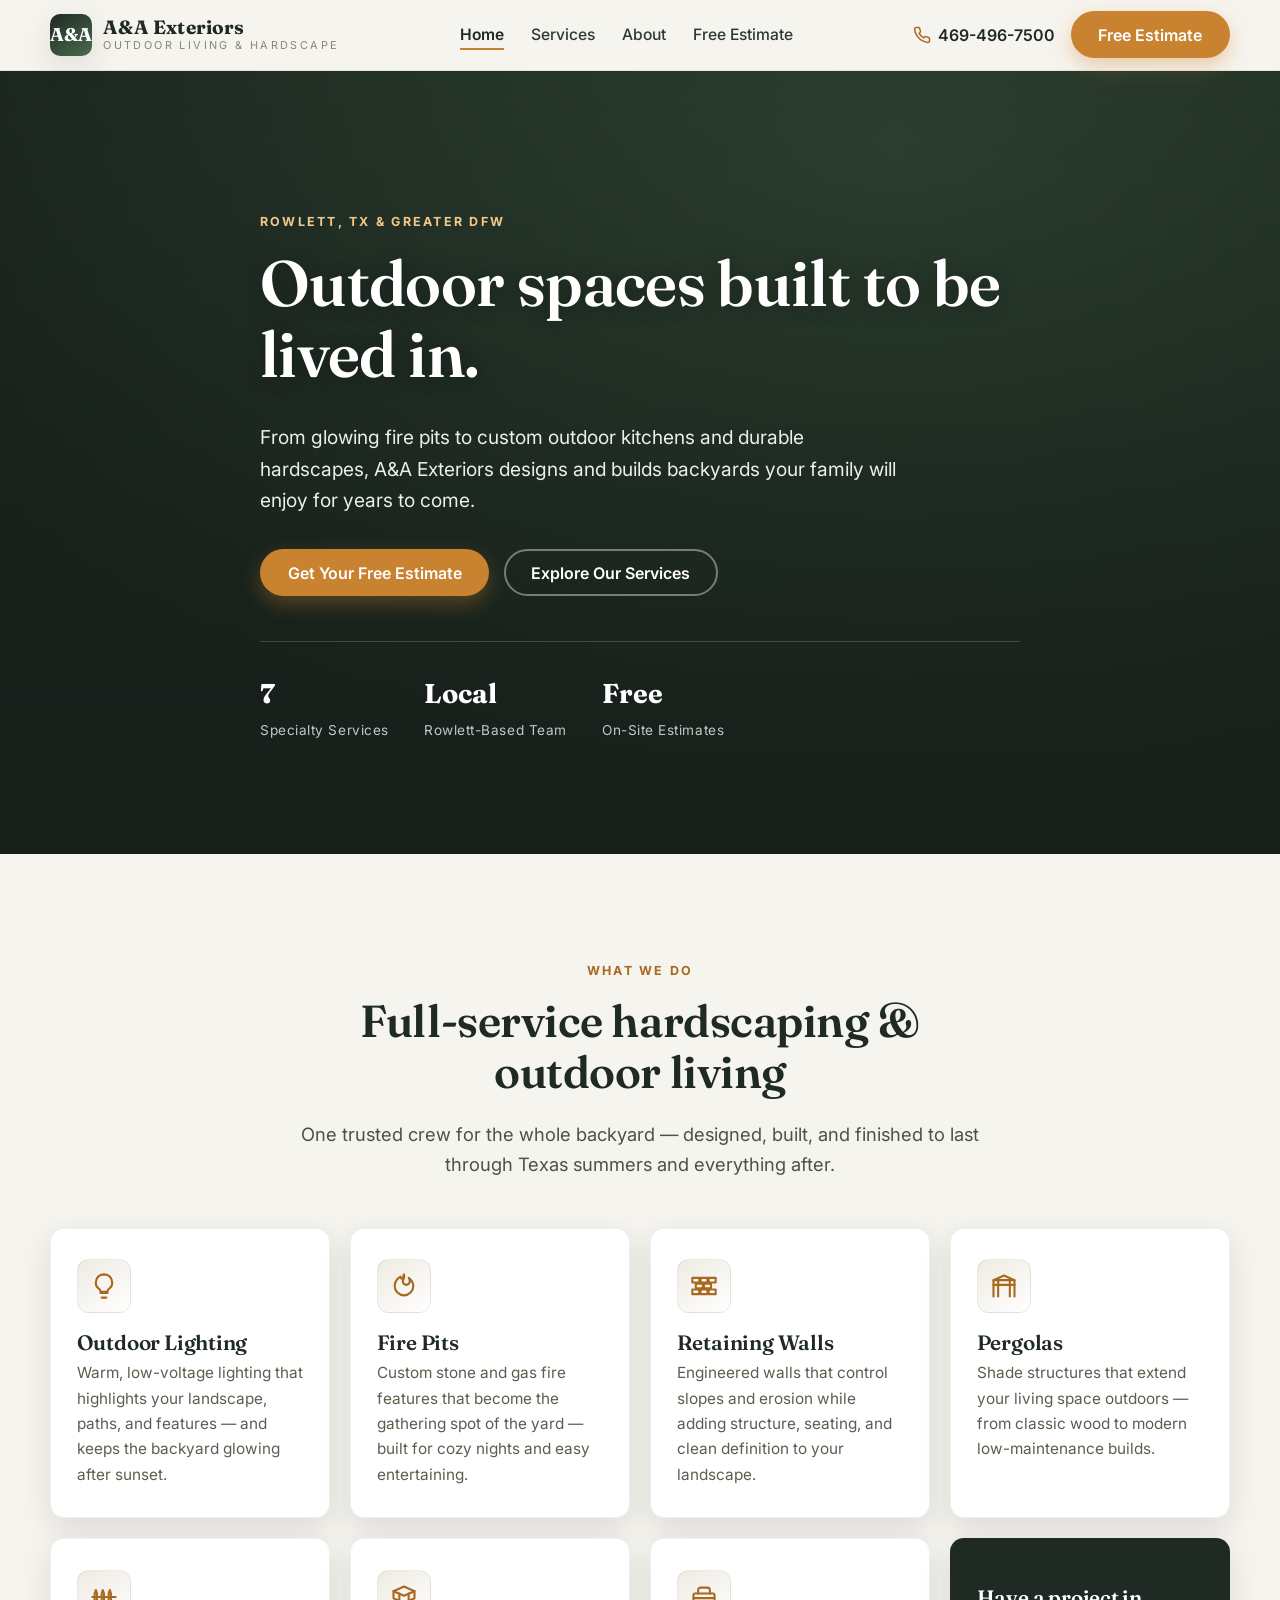
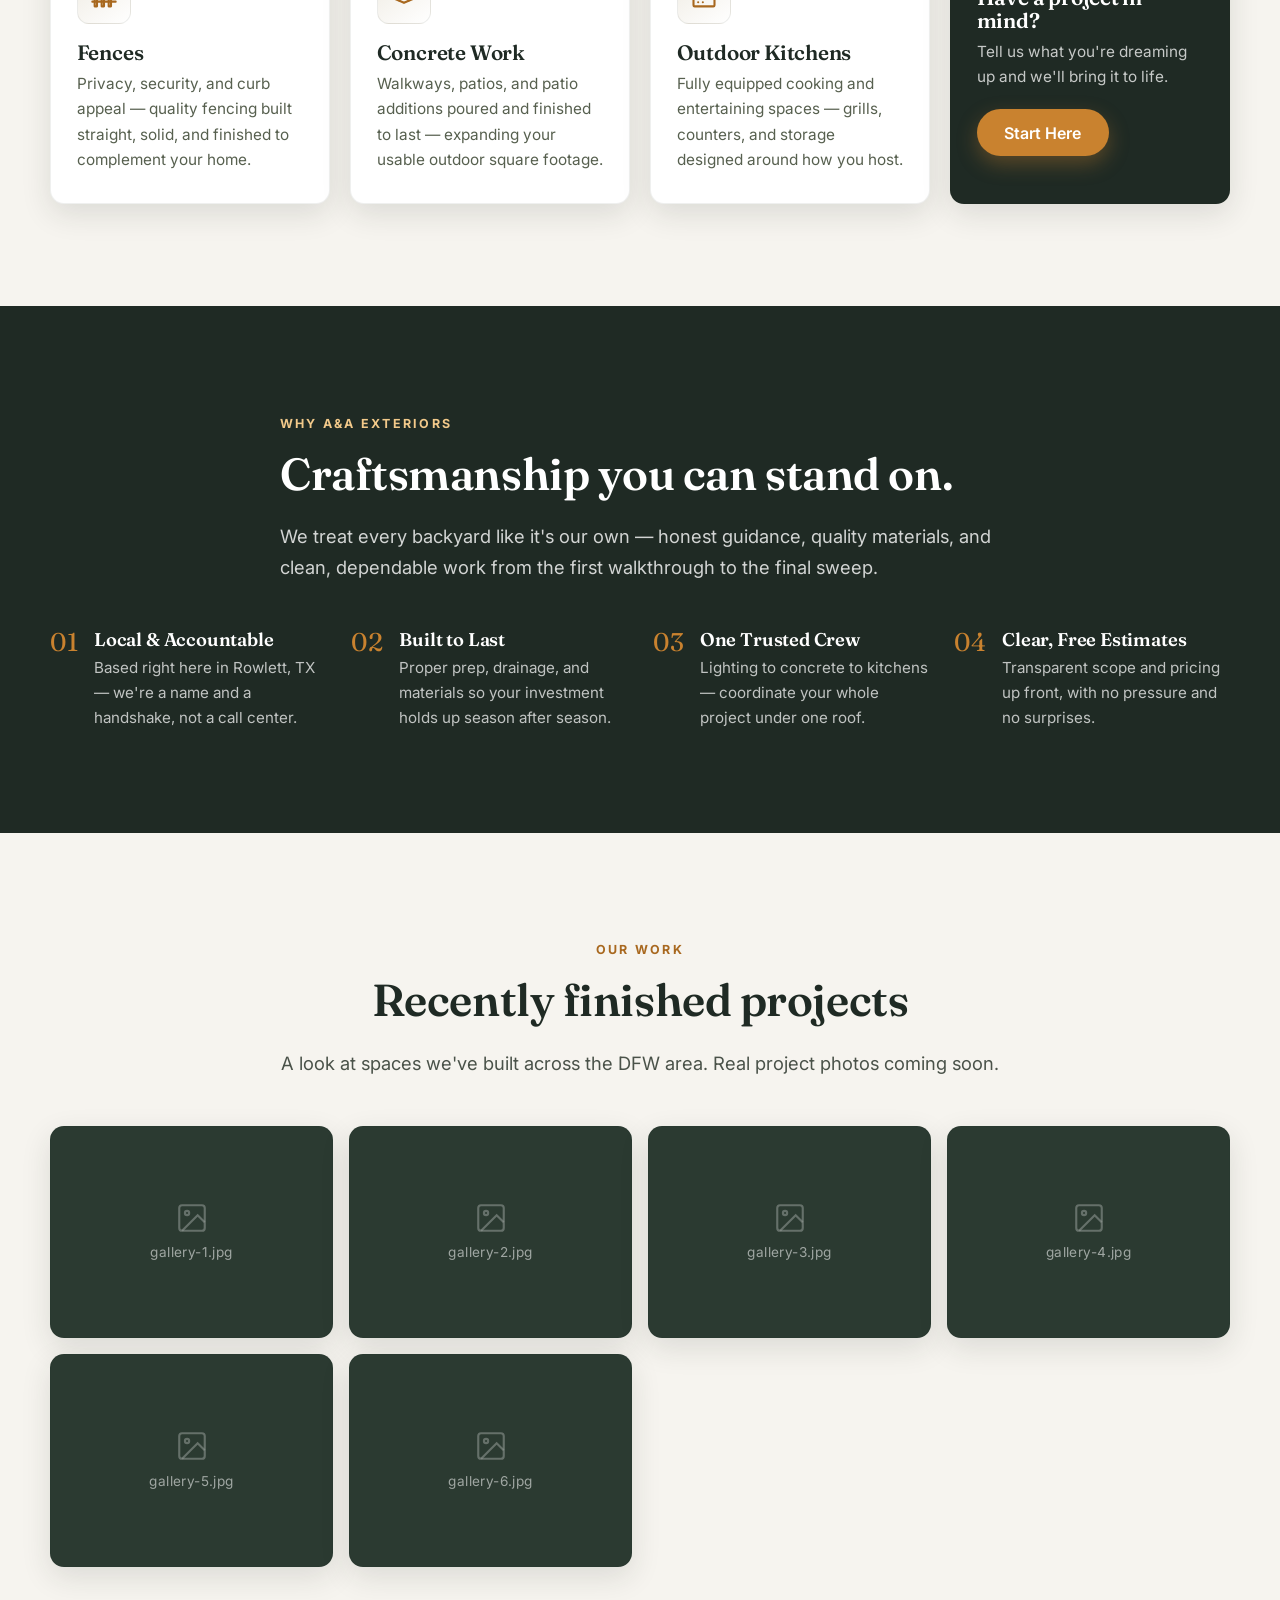
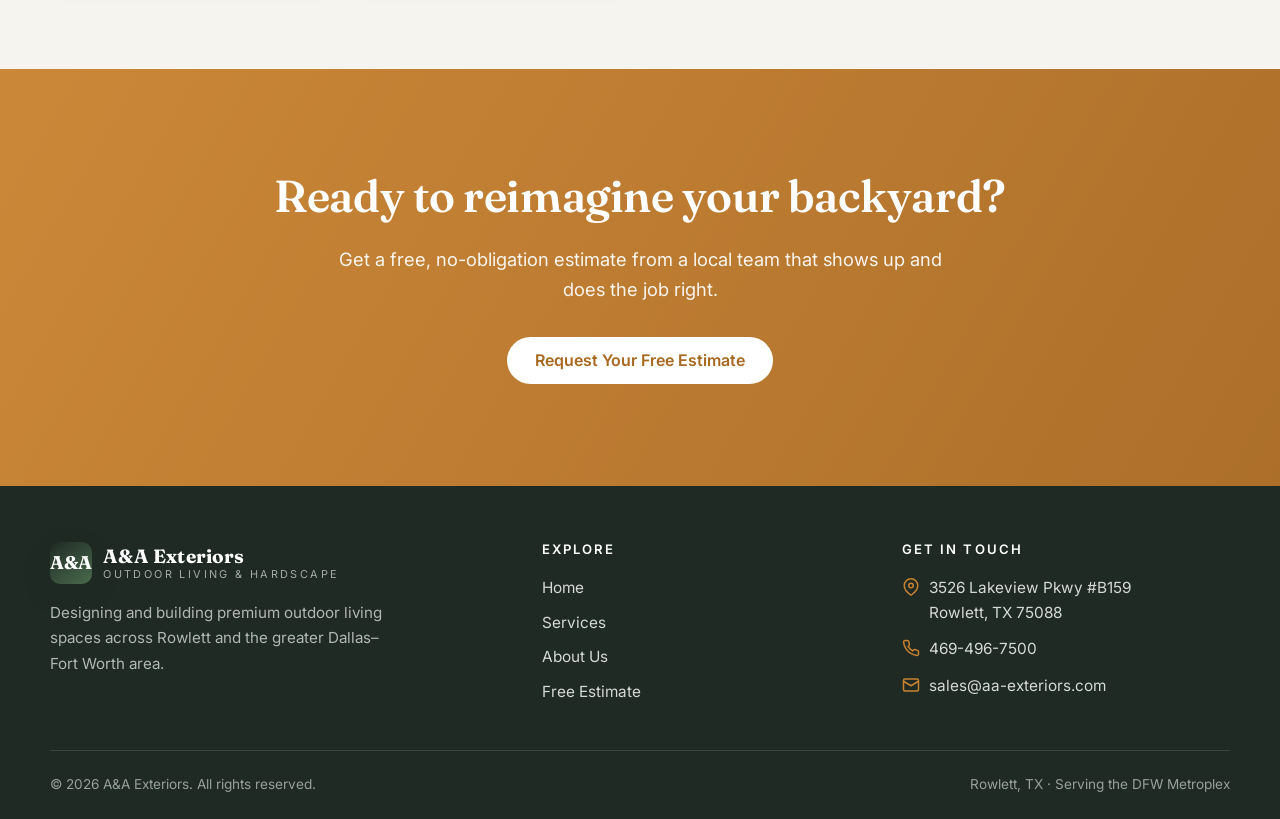
==== index.html @ 116ae3ad "Build A&A Exteriors website: home, services, about, and free-estimate pages Clean, responsive static" ====
<!DOCTYPE html>
<html lang="en">
<head>
  <meta charset="UTF-8" />
  <meta name="viewport" content="width=device-width, initial-scale=1.0" />
  <title>A&amp;A Exteriors | Hardscaping &amp; Outdoor Living in Rowlett, TX</title>
  <meta name="description" content="A&amp;A Exteriors builds premium outdoor living spaces in Rowlett, TX and the DFW area — outdoor lighting, fire pits, retaining walls, pergolas, fences, concrete work, and outdoor kitchens. Request a free estimate today." />
  <meta name="theme-color" content="#1f2a24" />
  <link rel="preconnect" href="https://fonts.googleapis.com" />
  <link rel="preconnect" href="https://fonts.gstatic.com" crossorigin />
  <link href="https://fonts.googleapis.com/css2?family=Fraunces:opsz,wght@9..144,500;9..144,600;9..144,700&family=Inter:wght@400;500;600;700&display=swap" rel="stylesheet" />
  <link rel="icon" type="image/svg+xml" href="favicon.svg" />
  <link rel="stylesheet" href="css/styles.css" />
</head>
<body>

  <!-- ===================== HEADER ===================== -->
  <header class="site-header">
    <div class="container nav">
      <a class="brand" href="index.html" aria-label="A&amp;A Exteriors home">
        <span class="brand__mark">A&amp;A</span>
        <span class="brand__name"><b>A&amp;A Exteriors</b><span>Outdoor Living &amp; Hardscape</span></span>
      </a>
      <button class="nav__toggle" aria-label="Toggle menu" aria-controls="navLinks" aria-expanded="false">
        <svg viewBox="0 0 24 24" fill="none" stroke="currentColor" stroke-width="2" stroke-linecap="round"><line x1="3" y1="6" x2="21" y2="6"/><line x1="3" y1="12" x2="21" y2="12"/><line x1="3" y1="18" x2="21" y2="18"/></svg>
      </button>
      <ul class="nav__links" id="navLinks">
        <li><a href="index.html">Home</a></li>
        <li><a href="services.html">Services</a></li>
        <li><a href="about.html">About</a></li>
        <li><a href="estimate.html">Free Estimate</a></li>
      </ul>
      <div class="nav__cta">
        <a class="nav__phone" href="tel:+14694967500">
          <svg width="18" height="18" viewBox="0 0 24 24" fill="none" stroke="currentColor" stroke-width="2" stroke-linecap="round" stroke-linejoin="round"><path d="M22 16.92v3a2 2 0 0 1-2.18 2 19.79 19.79 0 0 1-8.63-3.07 19.5 19.5 0 0 1-6-6 19.79 19.79 0 0 1-3.07-8.67A2 2 0 0 1 4.11 2h3a2 2 0 0 1 2 1.72c.13.96.36 1.9.7 2.81a2 2 0 0 1-.45 2.11L8.09 9.91a16 16 0 0 0 6 6l1.27-1.27a2 2 0 0 1 2.11-.45c.9.34 1.85.57 2.81.7A2 2 0 0 1 22 16.92z"/></svg>
          469-496-7500
        </a>
        <a class="btn btn--primary" href="estimate.html">Free Estimate</a>
      </div>
    </div>
  </header>

  <!-- ===================== HERO ===================== -->
  <section class="hero">
    <div class="container hero__inner">
      <span class="eyebrow">Rowlett, TX &amp; Greater DFW</span>
      <h1>Outdoor spaces built to be lived in.</h1>
      <p>From glowing fire pits to custom outdoor kitchens and durable hardscapes, A&amp;A Exteriors designs and builds backyards your family will enjoy for years to come.</p>
      <div class="hero__actions">
        <a class="btn btn--primary" href="estimate.html">Get Your Free Estimate</a>
        <a class="btn btn--onDark" href="services.html">Explore Our Services</a>
      </div>
      <div class="hero__trust">
        <div><b>7</b><span>Specialty Services</span></div>
        <div><b>Local</b><span>Rowlett-Based Team</span></div>
        <div><b>Free</b><span>On-Site Estimates</span></div>
      </div>
    </div>
  </section>

  <!-- ===================== SERVICES ===================== -->
  <section class="section" id="services">
    <div class="container">
      <div class="section-head center reveal">
        <span class="eyebrow">What We Do</span>
        <h2>Full-service hardscaping &amp; outdoor living</h2>
        <p class="lead" style="margin-inline:auto;">One trusted crew for the whole backyard — designed, built, and finished to last through Texas summers and everything after.</p>
      </div>

      <div class="services-grid">
        <!-- Outdoor Lighting -->
        <article class="service-card reveal">
          <div class="service-card__icon">
            <svg viewBox="0 0 24 24" fill="none" stroke="currentColor" stroke-width="1.8" stroke-linecap="round" stroke-linejoin="round"><path d="M9 18h6"/><path d="M10 22h4"/><path d="M12 2a7 7 0 0 0-4 12.7c.6.5 1 1.3 1 2.1V17h6v-.2c0-.8.4-1.6 1-2.1A7 7 0 0 0 12 2z"/></svg>
          </div>
          <h3>Outdoor Lighting</h3>
          <p>Warm, low-voltage lighting that highlights your landscape, paths, and features — and keeps the backyard glowing after sunset.</p>
        </article>

        <!-- Fire Pits -->
        <article class="service-card reveal">
          <div class="service-card__icon">
            <svg viewBox="0 0 24 24" fill="none" stroke="currentColor" stroke-width="1.8" stroke-linecap="round" stroke-linejoin="round"><path d="M12 2c1 3-1 4-1 6a3 3 0 0 0 6 0c0-1-.3-2-1-3 2 1.5 4 4 4 7a8 8 0 0 1-16 0c0-3.5 2.5-6.5 5-8 0 1.5 1 2 2 2 .5-2 .3-3 1-4z"/></svg>
          </div>
          <h3>Fire Pits</h3>
          <p>Custom stone and gas fire features that become the gathering spot of the yard — built for cozy nights and easy entertaining.</p>
        </article>

        <!-- Retaining Walls -->
        <article class="service-card reveal">
          <div class="service-card__icon">
            <svg viewBox="0 0 24 24" fill="none" stroke="currentColor" stroke-width="1.8" stroke-linecap="round" stroke-linejoin="round"><rect x="2" y="5" width="6" height="4"/><rect x="9" y="5" width="6" height="4"/><rect x="16" y="5" width="6" height="4"/><rect x="5" y="10" width="6" height="4"/><rect x="12" y="10" width="6" height="4"/><rect x="2" y="15" width="6" height="4"/><rect x="9" y="15" width="6" height="4"/><rect x="16" y="15" width="6" height="4"/></svg>
          </div>
          <h3>Retaining Walls</h3>
          <p>Engineered walls that control slopes and erosion while adding structure, seating, and clean definition to your landscape.</p>
        </article>

        <!-- Pergolas -->
        <article class="service-card reveal">
          <div class="service-card__icon">
            <svg viewBox="0 0 24 24" fill="none" stroke="currentColor" stroke-width="1.8" stroke-linecap="round" stroke-linejoin="round"><path d="M3 21V7l9-4 9 4v14"/><path d="M3 7h18"/><path d="M7 7v14"/><path d="M17 7v14"/><path d="M3 11h18"/></svg>
          </div>
          <h3>Pergolas</h3>
          <p>Shade structures that extend your living space outdoors — from classic wood to modern low-maintenance builds.</p>
        </article>

        <!-- Fences -->
        <article class="service-card reveal">
          <div class="service-card__icon">
            <svg viewBox="0 0 24 24" fill="none" stroke="currentColor" stroke-width="1.8" stroke-linecap="round" stroke-linejoin="round"><path d="M4 9l1-3 1 3v11H4zM10 9l1-3 1 3v11h-2zM16 9l1-3 1 3v11h-2z"/><path d="M2 12h20"/><path d="M2 16h20"/></svg>
          </div>
          <h3>Fences</h3>
          <p>Privacy, security, and curb appeal — quality fencing built straight, solid, and finished to complement your home.</p>
        </article>

        <!-- Concrete Work -->
        <article class="service-card reveal">
          <div class="service-card__icon">
            <svg viewBox="0 0 24 24" fill="none" stroke="currentColor" stroke-width="1.8" stroke-linecap="round" stroke-linejoin="round"><path d="M3 7l9-4 9 4-9 4-9-4z"/><path d="M3 7v6l9 4 9-4V7"/><path d="M8 9v6"/><path d="M16 9v6"/></svg>
          </div>
          <h3>Concrete Work</h3>
          <p>Walkways, patios, and patio additions poured and finished to last — expanding your usable outdoor square footage.</p>
        </article>

        <!-- Outdoor Kitchens -->
        <article class="service-card reveal">
          <div class="service-card__icon">
            <svg viewBox="0 0 24 24" fill="none" stroke="currentColor" stroke-width="1.8" stroke-linecap="round" stroke-linejoin="round"><rect x="3" y="9" width="18" height="11" rx="1"/><path d="M3 13h18"/><path d="M7 9V6a2 2 0 0 1 2-2h6a2 2 0 0 1 2 2v3"/><path d="M7 16.5h.01M11 16.5h.01"/></svg>
          </div>
          <h3>Outdoor Kitchens</h3>
          <p>Fully equipped cooking and entertaining spaces — grills, counters, and storage designed around how you host.</p>
        </article>

        <!-- CTA card -->
        <article class="service-card reveal" style="background:var(--forest);display:flex;flex-direction:column;justify-content:center;">
          <h3 style="color:#fff;">Have a project in mind?</h3>
          <p style="color:rgba(255,255,255,.75);margin-bottom:1.2rem;">Tell us what you're dreaming up and we'll bring it to life.</p>
          <a class="btn btn--primary" href="estimate.html" style="align-self:flex-start;">Start Here</a>
        </article>
      </div>
    </div>
  </section>

  <!-- ===================== WHY US ===================== -->
  <section class="section features">
    <div class="container">
      <div class="section-head reveal">
        <span class="eyebrow">Why A&amp;A Exteriors</span>
        <h2>Craftsmanship you can stand on.</h2>
        <p class="lead">We treat every backyard like it's our own — honest guidance, quality materials, and clean, dependable work from the first walkthrough to the final sweep.</p>
      </div>
      <div class="feature-grid">
        <div class="feature reveal"><span class="feature__num">01</span><div><h3>Local &amp; Accountable</h3><p>Based right here in Rowlett, TX — we're a name and a handshake, not a call center.</p></div></div>
        <div class="feature reveal"><span class="feature__num">02</span><div><h3>Built to Last</h3><p>Proper prep, drainage, and materials so your investment holds up season after season.</p></div></div>
        <div class="feature reveal"><span class="feature__num">03</span><div><h3>One Trusted Crew</h3><p>Lighting to concrete to kitchens — coordinate your whole project under one roof.</p></div></div>
        <div class="feature reveal"><span class="feature__num">04</span><div><h3>Clear, Free Estimates</h3><p>Transparent scope and pricing up front, with no pressure and no surprises.</p></div></div>
      </div>
    </div>
  </section>

  <!-- ===================== GALLERY ===================== -->
  <section class="section" id="gallery">
    <div class="container">
      <div class="section-head center reveal">
        <span class="eyebrow">Our Work</span>
        <h2>Recently finished projects</h2>
        <p class="lead" style="margin-inline:auto;">A look at spaces we've built across the DFW area. Real project photos coming soon.</p>
      </div>
      <div class="gallery">
        <!-- Drop real photos in /images with these names to replace placeholders -->
        <div class="gallery-item" data-label="Outdoor Kitchen" style="background-image:url('images/gallery-1.jpg')"><span class="placeholder-tag"><svg viewBox="0 0 24 24" fill="none" stroke="currentColor" stroke-width="1.5"><rect x="3" y="3" width="18" height="18" rx="2"/><circle cx="8.5" cy="8.5" r="1.5"/><path d="m21 15-5-5L5 21"/></svg>gallery-1.jpg</span></div>
        <div class="gallery-item" data-label="Fire Pit &amp; Patio" style="background-image:url('images/gallery-2.jpg')"><span class="placeholder-tag"><svg viewBox="0 0 24 24" fill="none" stroke="currentColor" stroke-width="1.5"><rect x="3" y="3" width="18" height="18" rx="2"/><circle cx="8.5" cy="8.5" r="1.5"/><path d="m21 15-5-5L5 21"/></svg>gallery-2.jpg</span></div>
        <div class="gallery-item" data-label="Retaining Wall" style="background-image:url('images/gallery-3.jpg')"><span class="placeholder-tag"><svg viewBox="0 0 24 24" fill="none" stroke="currentColor" stroke-width="1.5"><rect x="3" y="3" width="18" height="18" rx="2"/><circle cx="8.5" cy="8.5" r="1.5"/><path d="m21 15-5-5L5 21"/></svg>gallery-3.jpg</span></div>
        <div class="gallery-item" data-label="Pergola" style="background-image:url('images/gallery-4.jpg')"><span class="placeholder-tag"><svg viewBox="0 0 24 24" fill="none" stroke="currentColor" stroke-width="1.5"><rect x="3" y="3" width="18" height="18" rx="2"/><circle cx="8.5" cy="8.5" r="1.5"/><path d="m21 15-5-5L5 21"/></svg>gallery-4.jpg</span></div>
        <div class="gallery-item" data-label="Landscape Lighting" style="background-image:url('images/gallery-5.jpg')"><span class="placeholder-tag"><svg viewBox="0 0 24 24" fill="none" stroke="currentColor" stroke-width="1.5"><rect x="3" y="3" width="18" height="18" rx="2"/><circle cx="8.5" cy="8.5" r="1.5"/><path d="m21 15-5-5L5 21"/></svg>gallery-5.jpg</span></div>
        <div class="gallery-item" data-label="Concrete Patio" style="background-image:url('images/gallery-6.jpg')"><span class="placeholder-tag"><svg viewBox="0 0 24 24" fill="none" stroke="currentColor" stroke-width="1.5"><rect x="3" y="3" width="18" height="18" rx="2"/><circle cx="8.5" cy="8.5" r="1.5"/><path d="m21 15-5-5L5 21"/></svg>gallery-6.jpg</span></div>
      </div>
    </div>
  </section>

  <!-- ===================== CTA BAND ===================== -->
  <section class="section cta-band">
    <div class="container">
      <h2 class="reveal">Ready to reimagine your backyard?</h2>
      <p class="reveal">Get a free, no-obligation estimate from a local team that shows up and does the job right.</p>
      <a class="btn btn--light reveal" href="estimate.html">Request Your Free Estimate</a>
    </div>
  </section>

  <!-- ===================== FOOTER ===================== -->
  <footer class="site-footer">
    <div class="container">
      <div class="footer-grid">
        <div class="footer-brand">
          <div class="brand">
            <span class="brand__mark">A&amp;A</span>
            <span class="brand__name"><b>A&amp;A Exteriors</b><span>Outdoor Living &amp; Hardscape</span></span>
          </div>
          <p>Designing and building premium outdoor living spaces across Rowlett and the greater Dallas–Fort Worth area.</p>
        </div>
        <div>
          <h4>Explore</h4>
          <ul class="footer-links">
            <li><a href="index.html">Home</a></li>
            <li><a href="services.html">Services</a></li>
            <li><a href="about.html">About Us</a></li>
            <li><a href="estimate.html">Free Estimate</a></li>
          </ul>
        </div>
        <div>
          <h4>Get In Touch</h4>
          <ul class="footer-contact">
            <li><svg viewBox="0 0 24 24" fill="none" stroke="currentColor" stroke-width="2" stroke-linecap="round" stroke-linejoin="round"><path d="M21 10c0 7-9 13-9 13s-9-6-9-13a9 9 0 0 1 18 0z"/><circle cx="12" cy="10" r="3"/></svg><span>3526 Lakeview Pkwy #B159<br/>Rowlett, TX 75088</span></li>
            <li><svg viewBox="0 0 24 24" fill="none" stroke="currentColor" stroke-width="2" stroke-linecap="round" stroke-linejoin="round"><path d="M22 16.92v3a2 2 0 0 1-2.18 2 19.79 19.79 0 0 1-8.63-3.07 19.5 19.5 0 0 1-6-6 19.79 19.79 0 0 1-3.07-8.67A2 2 0 0 1 4.11 2h3a2 2 0 0 1 2 1.72c.13.96.36 1.9.7 2.81a2 2 0 0 1-.45 2.11L8.09 9.91a16 16 0 0 0 6 6l1.27-1.27a2 2 0 0 1 2.11-.45c.9.34 1.85.57 2.81.7A2 2 0 0 1 22 16.92z"/></svg><a href="tel:+14694967500">469-496-7500</a></li>
            <li><svg viewBox="0 0 24 24" fill="none" stroke="currentColor" stroke-width="2" stroke-linecap="round" stroke-linejoin="round"><rect x="2" y="4" width="20" height="16" rx="2"/><path d="m22 7-10 6L2 7"/></svg><a href="mailto:sales@aa-exteriors.com">sales@aa-exteriors.com</a></li>
          </ul>
        </div>
      </div>
      <div class="footer-bottom">
        <span>&copy; <span data-year>2026</span> A&amp;A Exteriors. All rights reserved.</span>
        <span>Rowlett, TX &middot; Serving the DFW Metroplex</span>
      </div>
    </div>
  </footer>

  <script src="js/main.js"></script>
</body>
</html>
---- css/styles.css ----
/* ==========================================================================
   A&A Exteriors — Global Stylesheet
   Palette: deep forest/charcoal + warm amber (fire/lighting glow) + stone
   Fonts: Fraunces (display) / Inter (body)
   ========================================================================== */

:root {
  --forest:      #1f2a24;   /* deep charcoal-green (headers, footer)   */
  --forest-2:    #2b3a31;
  --green:       #4a6b4d;   /* natural secondary                       */
  --amber:       #c9822f;   /* warm accent — lighting / fire pit glow  */
  --amber-dark:  #a8681f;
  --stone:       #8a8578;   /* muted stone gray                        */
  --cream:       #f6f4ef;   /* warm off-white background                */
  --cream-2:     #efebe2;
  --ink:         #23281f;   /* body text                               */
  --white:       #ffffff;
  --radius:      14px;
  --radius-sm:   9px;
  --shadow:      0 10px 30px rgba(31, 42, 36, 0.12);
  --shadow-lg:   0 24px 60px rgba(31, 42, 36, 0.22);
  --maxw:        1180px;
  --ease:        cubic-bezier(0.22, 1, 0.36, 1);
}

/* ----- Reset ------------------------------------------------------------- */
*, *::before, *::after { box-sizing: border-box; }
html { scroll-behavior: smooth; -webkit-text-size-adjust: 100%; }
body {
  margin: 0;
  font-family: "Inter", system-ui, -apple-system, Segoe UI, Roboto, sans-serif;
  color: var(--ink);
  background: var(--cream);
  line-height: 1.65;
  -webkit-font-smoothing: antialiased;
}
img { max-width: 100%; display: block; }
a { color: inherit; text-decoration: none; }
h1, h2, h3, h4 {
  font-family: "Fraunces", Georgia, "Times New Roman", serif;
  font-weight: 600;
  line-height: 1.12;
  color: var(--forest);
  margin: 0 0 .5em;
  letter-spacing: -0.01em;
}
h1 { font-size: clamp(2.4rem, 5.5vw, 4rem); }
h2 { font-size: clamp(1.9rem, 3.6vw, 2.8rem); }
h3 { font-size: 1.3rem; }
p  { margin: 0 0 1rem; }

/* ----- Layout helpers ---------------------------------------------------- */
.container { width: min(100% - 2.5rem, var(--maxw)); margin-inline: auto; }
.section   { padding: clamp(3.5rem, 8vw, 6.5rem) 0; }
.section--tight { padding: clamp(2.5rem, 5vw, 4rem) 0; }
.center { text-align: center; }
.eyebrow {
  display: inline-block;
  font-family: "Inter", sans-serif;
  font-weight: 700;
  font-size: .78rem;
  letter-spacing: .18em;
  text-transform: uppercase;
  color: var(--amber-dark);
  margin-bottom: .9rem;
}
.lead { font-size: 1.15rem; color: #4a5249; max-width: 60ch; }
.section-head { max-width: 720px; margin: 0 auto 3rem; }
.section-head.center { text-align: center; }

/* ----- Buttons ----------------------------------------------------------- */
.btn {
  display: inline-flex; align-items: center; gap: .55rem;
  font-weight: 600; font-size: 1rem;
  padding: .85rem 1.6rem; border-radius: 100px;
  border: 2px solid transparent; cursor: pointer;
  transition: transform .2s var(--ease), box-shadow .2s var(--ease), background .2s;
  line-height: 1;
}
.btn:active { transform: translateY(1px); }
.btn--primary { background: var(--amber); color: #fff; box-shadow: 0 8px 20px rgba(201,130,47,.35); }
.btn--primary:hover { background: var(--amber-dark); transform: translateY(-2px); box-shadow: 0 12px 26px rgba(201,130,47,.42); }
.btn--ghost { background: transparent; color: var(--forest); border-color: rgba(31,42,36,.25); }
.btn--ghost:hover { border-color: var(--forest); transform: translateY(-2px); }
.btn--light { background: #fff; color: var(--forest); }
.btn--light:hover { transform: translateY(-2px); box-shadow: var(--shadow); }
.btn--onDark { border-color: rgba(255,255,255,.4); color:#fff; }
.btn--onDark:hover { background: rgba(255,255,255,.12); border-color:#fff; }

/* ==========================================================================
   Header / Navigation
   ========================================================================== */
.site-header {
  position: sticky; top: 0; z-index: 50;
  background: rgba(246,244,239,.86);
  backdrop-filter: saturate(160%) blur(12px);
  border-bottom: 1px solid rgba(31,42,36,.08);
}
.nav { display: flex; align-items: center; justify-content: space-between; gap: 1rem; padding: .7rem 0; }
.brand { display: flex; align-items: center; gap: .7rem; }
.brand__mark {
  width: 42px; height: 42px; border-radius: 10px;
  display: grid; place-items: center;
  background: linear-gradient(145deg, var(--forest), var(--green));
  color: #fff; font-family: "Fraunces", serif; font-weight: 700; font-size: 1.15rem;
  box-shadow: var(--shadow);
}
.brand__name { display: flex; flex-direction: column; line-height: 1; }
.brand__name b { font-family: "Fraunces", serif; font-size: 1.2rem; color: var(--forest); letter-spacing:.01em; }
.brand__name span { font-size: .68rem; letter-spacing: .22em; text-transform: uppercase; color: var(--stone); margin-top: 3px; }

.nav__links { display: flex; align-items: center; gap: 1.7rem; list-style: none; margin: 0; padding: 0; }
.nav__links a { font-weight: 500; font-size: .98rem; color: var(--forest-2); position: relative; padding: .2rem 0; }
.nav__links a::after {
  content:""; position:absolute; left:0; bottom:-2px; height:2px; width:0;
  background: var(--amber); transition: width .25s var(--ease);
}
.nav__links a:hover::after, .nav__links a.is-active::after { width:100%; }
.nav__links a.is-active { color: var(--forest); font-weight: 600; }

.nav__cta { display: flex; align-items: center; gap: 1rem; }
.nav__phone { display:flex; align-items:center; gap:.4rem; font-weight:600; color:var(--forest); white-space:nowrap; }
.nav__phone svg { color: var(--amber-dark); }

.nav__toggle {
  display: none; background: none; border: 0; cursor: pointer;
  width: 44px; height: 44px; border-radius: 10px; color: var(--forest);
}
.nav__toggle svg { width: 26px; height: 26px; }

@media (max-width: 900px) {
  .nav__toggle { display: grid; place-items: center; }
  .nav__links {
    position: absolute; inset: 100% 0 auto 0;
    flex-direction: column; align-items: flex-start; gap: 0;
    background: var(--cream); border-bottom: 1px solid rgba(31,42,36,.1);
    padding: .5rem 1.25rem 1.25rem; box-shadow: var(--shadow);
    max-height: 0; overflow: hidden; transition: max-height .3s var(--ease), padding .3s;
    padding-top: 0; padding-bottom: 0;
  }
  .nav__links.open { max-height: 340px; padding-top: .5rem; padding-bottom: 1.25rem; }
  .nav__links li { width: 100%; }
  .nav__links a { display: block; width: 100%; padding: .8rem 0; border-bottom: 1px solid rgba(31,42,36,.06); }
  .nav__phone { display: none; }
}

/* ==========================================================================
   Hero
   ========================================================================== */
.hero {
  position: relative; color: #fff; overflow: hidden;
  /* real photo (images/hero.jpg) layered over a rich fallback gradient */
  background-image:
    linear-gradient(180deg, rgba(20,28,23,.55) 0%, rgba(20,28,23,.78) 100%),
    url("../images/hero.jpg");
  background-size: cover; background-position: center;
}
.hero::before { /* fallback texture if photo missing */
  content:""; position:absolute; inset:0; z-index:-1;
  background: radial-gradient(120% 120% at 70% 10%, var(--green), var(--forest) 70%);
}
.hero__inner { padding: clamp(4.5rem, 12vw, 8.5rem) 0 clamp(4rem, 9vw, 7rem); max-width: 760px; }
.hero h1 { color: #fff; text-shadow: 0 2px 20px rgba(0,0,0,.3); }
.hero .eyebrow { color: #f2c98a; }
.hero p { font-size: 1.2rem; color: rgba(255,255,255,.92); max-width: 54ch; margin-bottom: 2rem; }
.hero__actions { display: flex; flex-wrap: wrap; gap: .9rem; }
.hero__trust {
  display: flex; flex-wrap: wrap; gap: 1.5rem 2.2rem; margin-top: 2.8rem;
  padding-top: 1.8rem; border-top: 1px solid rgba(255,255,255,.18);
}
.hero__trust div b { display:block; font-family:"Fraunces",serif; font-size:1.7rem; color:#fff; }
.hero__trust div span { font-size:.85rem; color: rgba(255,255,255,.75); letter-spacing:.04em; }

/* ==========================================================================
   Services
   ========================================================================== */
.services-grid {
  display: grid; gap: 1.25rem;
  grid-template-columns: repeat(auto-fit, minmax(255px, 1fr));
}
.service-card {
  background: #fff; border: 1px solid rgba(31,42,36,.07); border-radius: var(--radius);
  padding: 1.9rem 1.6rem; box-shadow: var(--shadow);
  transition: transform .25s var(--ease), box-shadow .25s var(--ease), border-color .25s;
  position: relative;
}
.service-card:hover { transform: translateY(-6px); box-shadow: var(--shadow-lg); border-color: rgba(201,130,47,.4); }
.service-card__icon {
  width: 54px; height: 54px; border-radius: 12px; display: grid; place-items: center;
  background: linear-gradient(145deg, var(--cream-2), #fff);
  border: 1px solid rgba(31,42,36,.08); color: var(--amber-dark); margin-bottom: 1.1rem;
}
.service-card__icon svg { width: 28px; height: 28px; }
.service-card h3 { margin-bottom: .4rem; }
.service-card p { color: #57604f; font-size: .96rem; margin: 0; }

/* ==========================================================================
   Feature / Why-us band
   ========================================================================== */
.features { background: var(--forest); color: #eef2ec; }
.features h2 { color: #fff; }
.features .eyebrow { color: #f2c98a; }
.features .lead { color: rgba(255,255,255,.8); }
.feature-grid { display:grid; gap:1.6rem; grid-template-columns: repeat(auto-fit, minmax(230px,1fr)); margin-top: 2.5rem; }
.feature { display:flex; gap:1rem; }
.feature__num { font-family:"Fraunces",serif; font-size:1.6rem; color: var(--amber); line-height:1; }
.feature h3 { color:#fff; font-size:1.15rem; margin-bottom:.3rem; }
.feature p { color: rgba(255,255,255,.72); font-size:.95rem; margin:0; }

/* ==========================================================================
   Gallery
   ========================================================================== */
.gallery {
  display: grid; gap: 1rem;
  grid-template-columns: repeat(auto-fit, minmax(240px, 1fr));
}
.gallery-item {
  position: relative; aspect-ratio: 4 / 3; border-radius: var(--radius); overflow: hidden;
  background-color: var(--forest-2);
  background-size: cover; background-position: center;
  box-shadow: var(--shadow); border: 1px solid rgba(31,42,36,.06);
}
.gallery-item--tall { aspect-ratio: 3 / 4; }
.gallery-item::after { /* dark hover veil + label */
  content: attr(data-label);
  position: absolute; inset: 0; display: flex; align-items: flex-end;
  padding: 1rem 1.1rem; color:#fff; font-weight:600; font-size:.98rem;
  background: linear-gradient(180deg, rgba(0,0,0,0) 45%, rgba(0,0,0,.65));
  opacity: 0; transition: opacity .3s var(--ease);
}
.gallery-item:hover::after { opacity: 1; }
.gallery-item .placeholder-tag {
  position:absolute; inset:0; display:grid; place-content:center; gap:.4rem; text-align:center;
  color: rgba(255,255,255,.55); font-size:.85rem; letter-spacing:.03em;
}
.gallery-item .placeholder-tag svg { width:34px; height:34px; margin:0 auto; opacity:.5; }

/* ==========================================================================
   CTA band
   ========================================================================== */
.cta-band {
  background:
    linear-gradient(120deg, rgba(201,130,47,.95), rgba(168,104,31,.95)),
    url("../images/cta.jpg");
  background-size: cover; background-position: center;
  color:#fff; text-align:center;
}
.cta-band h2 { color:#fff; }
.cta-band p { color: rgba(255,255,255,.92); font-size:1.15rem; max-width: 52ch; margin: 0 auto 2rem; }
.cta-band .btn--light { color: var(--amber-dark); }

/* ==========================================================================
   About page
   ========================================================================== */
.about-hero { background: var(--cream-2); }
.split { display:grid; gap: clamp(2rem,5vw,4rem); grid-template-columns: 1.05fr 1fr; align-items:center; }
@media (max-width: 820px){ .split { grid-template-columns: 1fr; } }
.split__media {
  aspect-ratio: 4/5; border-radius: var(--radius); box-shadow: var(--shadow-lg);
  background-color: var(--forest-2); background-size:cover; background-position:center;
}
.values-grid { display:grid; gap:1.25rem; grid-template-columns: repeat(auto-fit, minmax(240px,1fr)); }
.value-card {
  background:#fff; border-radius: var(--radius); padding:1.7rem 1.5rem;
  box-shadow: var(--shadow); border:1px solid rgba(31,42,36,.06);
}
.value-card__icon { width:46px;height:46px;border-radius:11px;display:grid;place-items:center;
  background: var(--cream-2); color: var(--green); margin-bottom:1rem; }
.value-card__icon svg { width:24px;height:24px; }
.note {
  background:#fff8ee; border:1px dashed var(--amber); border-radius: var(--radius-sm);
  padding: 1rem 1.2rem; color:#7a5a24; font-size:.92rem;
}

/* ==========================================================================
   Estimate / Form page
   ========================================================================== */
.estimate-layout { display:grid; gap: clamp(2rem,5vw,3.5rem); grid-template-columns: 1.1fr .9fr; align-items:start; }
@media (max-width: 860px){ .estimate-layout { grid-template-columns: 1fr; } }
.form-card { background:#fff; border-radius: var(--radius); box-shadow: var(--shadow-lg); padding: clamp(1.6rem, 4vw, 2.6rem); border:1px solid rgba(31,42,36,.06); }
.field { margin-bottom: 1.15rem; }
.field label { display:block; font-weight:600; font-size:.92rem; color:var(--forest); margin-bottom:.4rem; }
.field label .req { color: var(--amber-dark); }
.field input, .field select, .field textarea {
  width:100%; padding:.8rem .95rem; font: inherit; color: var(--ink);
  background: var(--cream); border:1.5px solid rgba(31,42,36,.14); border-radius: var(--radius-sm);
  transition: border-color .2s, box-shadow .2s;
}
.field input:focus, .field select:focus, .field textarea:focus {
  outline:none; border-color: var(--amber); background:#fff; box-shadow: 0 0 0 3px rgba(201,130,47,.15);
}
.field textarea { min-height: 130px; resize: vertical; }
.field-row { display:grid; gap:1.15rem; grid-template-columns: 1fr 1fr; }
@media (max-width: 520px){ .field-row { grid-template-columns: 1fr; } }
.checks { display:grid; gap:.5rem; grid-template-columns: repeat(auto-fit,minmax(180px,1fr)); }
.check {
  display:flex; align-items:center; gap:.6rem; padding:.6rem .8rem; background:var(--cream);
  border:1.5px solid rgba(31,42,36,.12); border-radius: var(--radius-sm); cursor:pointer; font-size:.94rem;
  transition: border-color .2s, background .2s;
}
.check:hover { border-color: var(--amber); }
.check input { width:auto; accent-color: var(--amber); }
.form-aside { position: sticky; top: 90px; }
.contact-list { list-style:none; margin:0; padding:0; display:grid; gap:1.15rem; }
.contact-list li { display:flex; gap:.9rem; align-items:flex-start; }
.contact-list .ci {
  flex:none; width:44px;height:44px;border-radius:11px; display:grid;place-items:center;
  background: var(--forest); color:#fff;
}
.contact-list .ci svg { width:22px;height:22px; }
.contact-list b { display:block; color:var(--forest); font-family:"Fraunces",serif; }
.contact-list a, .contact-list span { color:#55604e; }
.form-msg { margin-top:1rem; padding:.9rem 1.1rem; border-radius: var(--radius-sm); font-size:.95rem; display:none; }
.form-msg.ok  { display:block; background:#e9f5ea; color:#2f5d34; border:1px solid #bfe0c2; }
.form-msg.err { display:block; background:#fdeceb; color:#8a2b23; border:1px solid #f3c4c0; }

/* ==========================================================================
   Footer
   ========================================================================== */
.site-footer { background: var(--forest); color: rgba(255,255,255,.82); padding: 3.5rem 0 1.5rem; }
.footer-grid { display:grid; gap:2rem; grid-template-columns: 1.4fr 1fr 1fr; }
@media (max-width: 760px){ .footer-grid { grid-template-columns: 1fr 1fr; } }
@media (max-width: 480px){ .footer-grid { grid-template-columns: 1fr; } }
.site-footer h4 { color:#fff; font-family:"Inter",sans-serif; font-size:.82rem; letter-spacing:.16em; text-transform:uppercase; margin-bottom:1.1rem; }
.site-footer a:hover { color: var(--amber); }
.footer-brand .brand__name b { color:#fff; }
.footer-brand .brand__name span { color: rgba(255,255,255,.6); }
.footer-brand p { color: rgba(255,255,255,.66); font-size:.95rem; margin-top:1rem; max-width: 34ch; }
.footer-links { list-style:none; margin:0; padding:0; display:grid; gap:.6rem; font-size:.96rem; }
.footer-contact { list-style:none; margin:0; padding:0; display:grid; gap:.7rem; font-size:.96rem; }
.footer-contact li { display:flex; gap:.6rem; align-items:flex-start; }
.footer-contact svg { flex:none; width:18px;height:18px; margin-top:3px; color: var(--amber); }
.footer-bottom {
  margin-top:2.8rem; padding-top:1.4rem; border-top:1px solid rgba(255,255,255,.12);
  display:flex; flex-wrap:wrap; gap:.6rem 1.5rem; justify-content:space-between;
  font-size:.85rem; color: rgba(255,255,255,.55);
}

/* ----- reveal-on-scroll ----- */
.reveal { opacity:0; transform: translateY(24px); transition: opacity .7s var(--ease), transform .7s var(--ease); }
.reveal.in { opacity:1; transform:none; }
@media (prefers-reduced-motion: reduce){
  .reveal { opacity:1; transform:none; transition:none; }
  html { scroll-behavior:auto; }
}
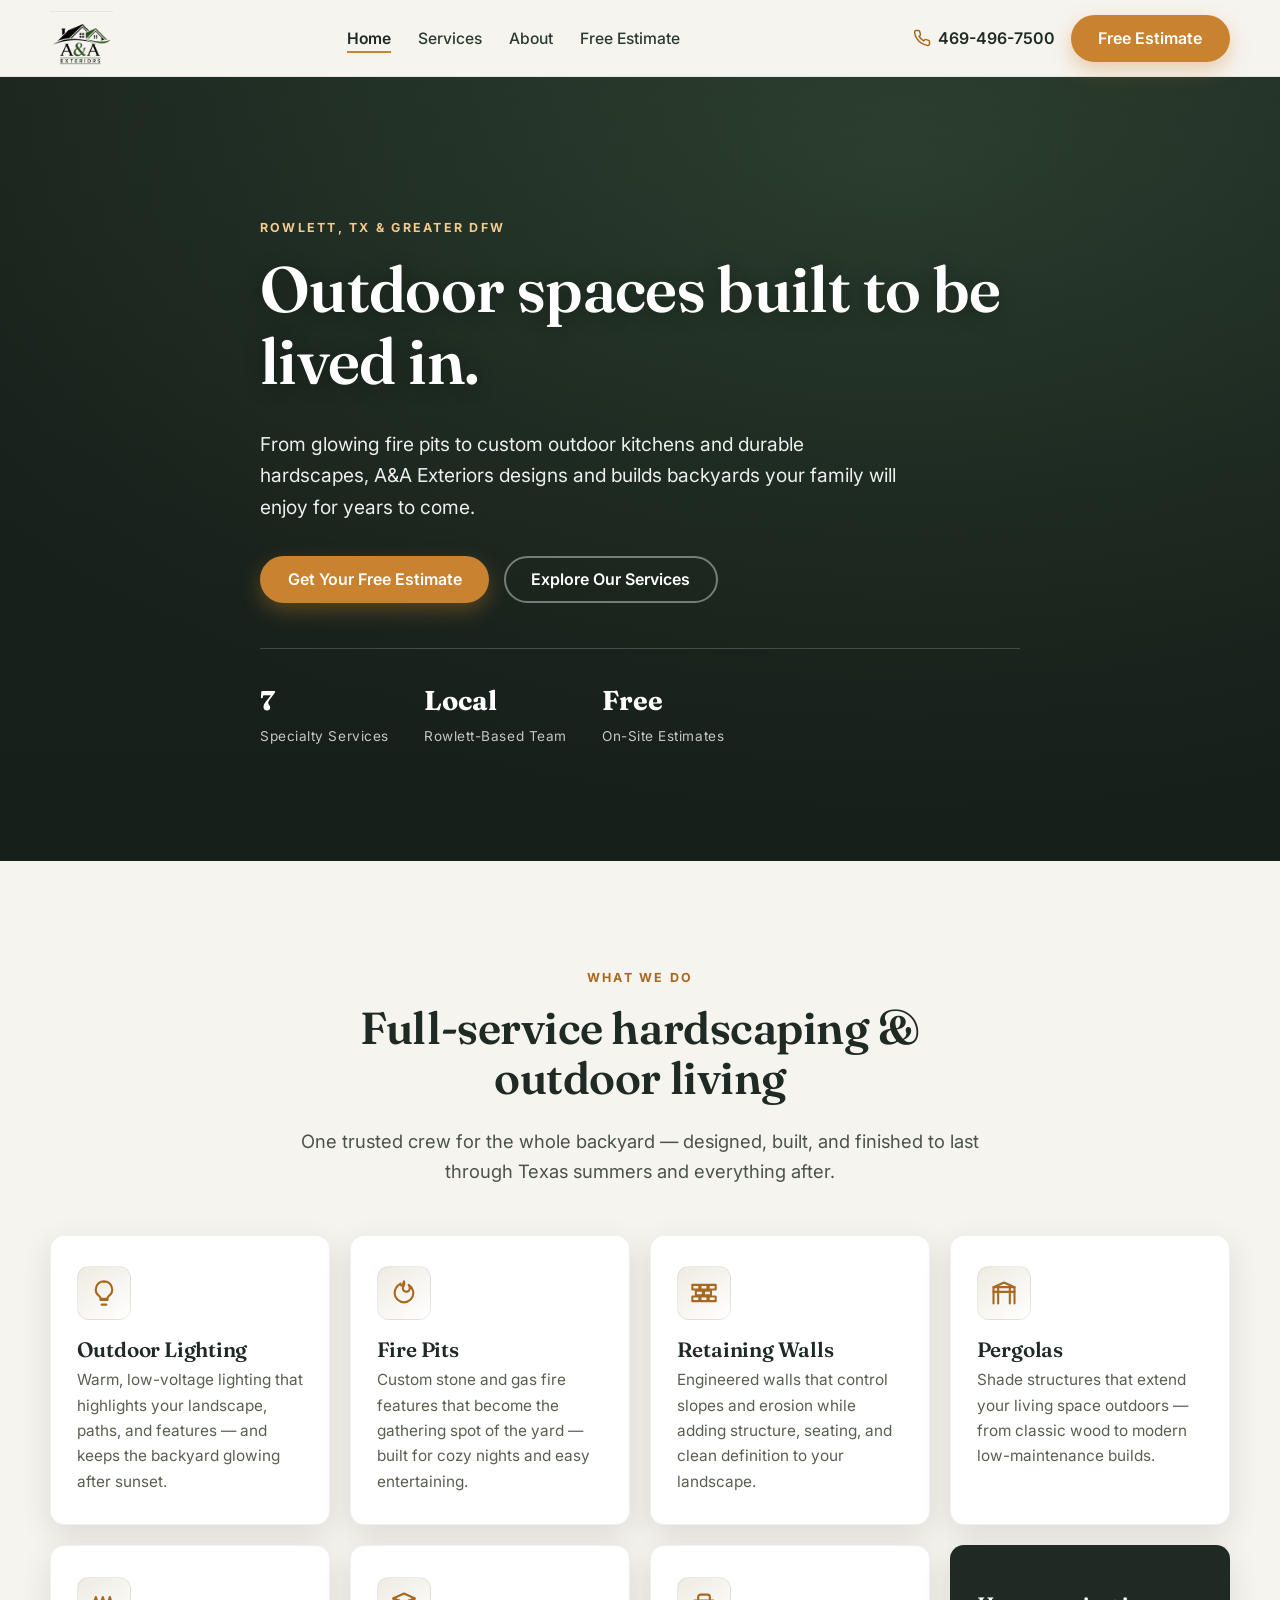
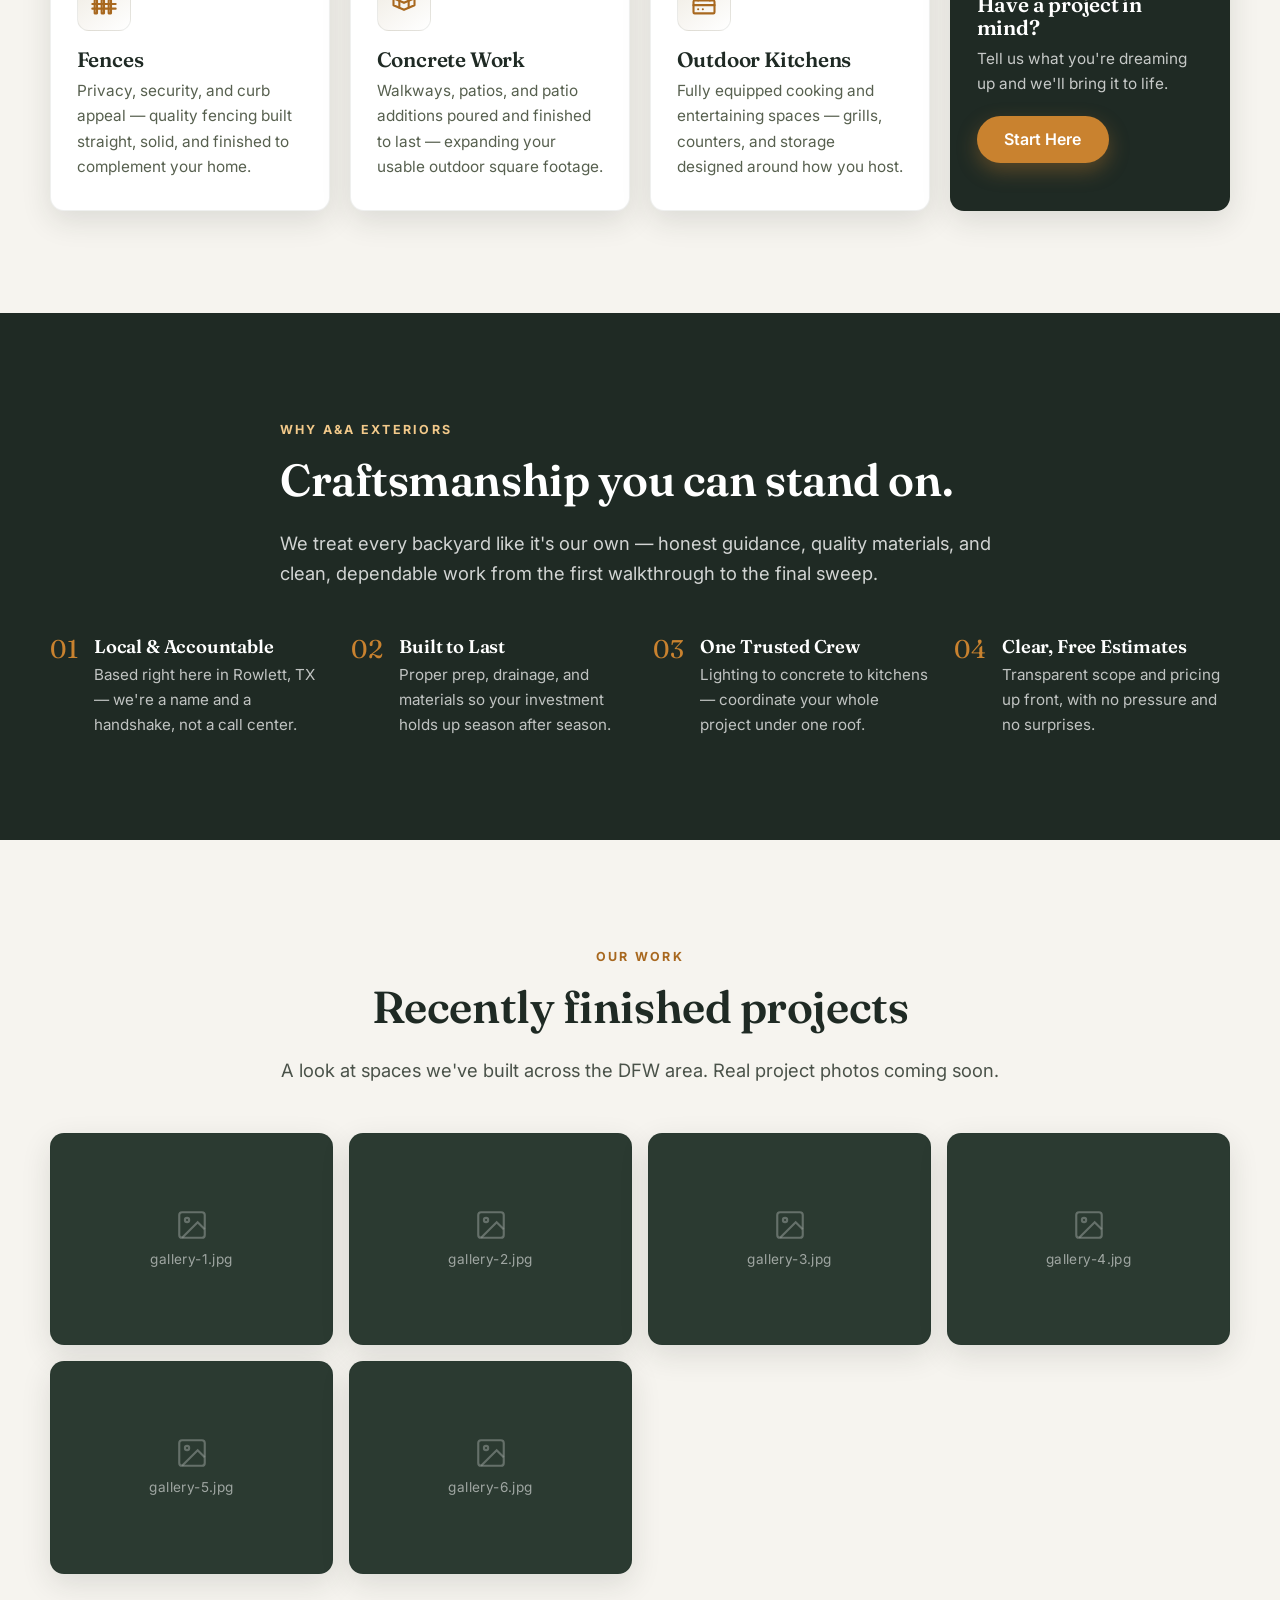
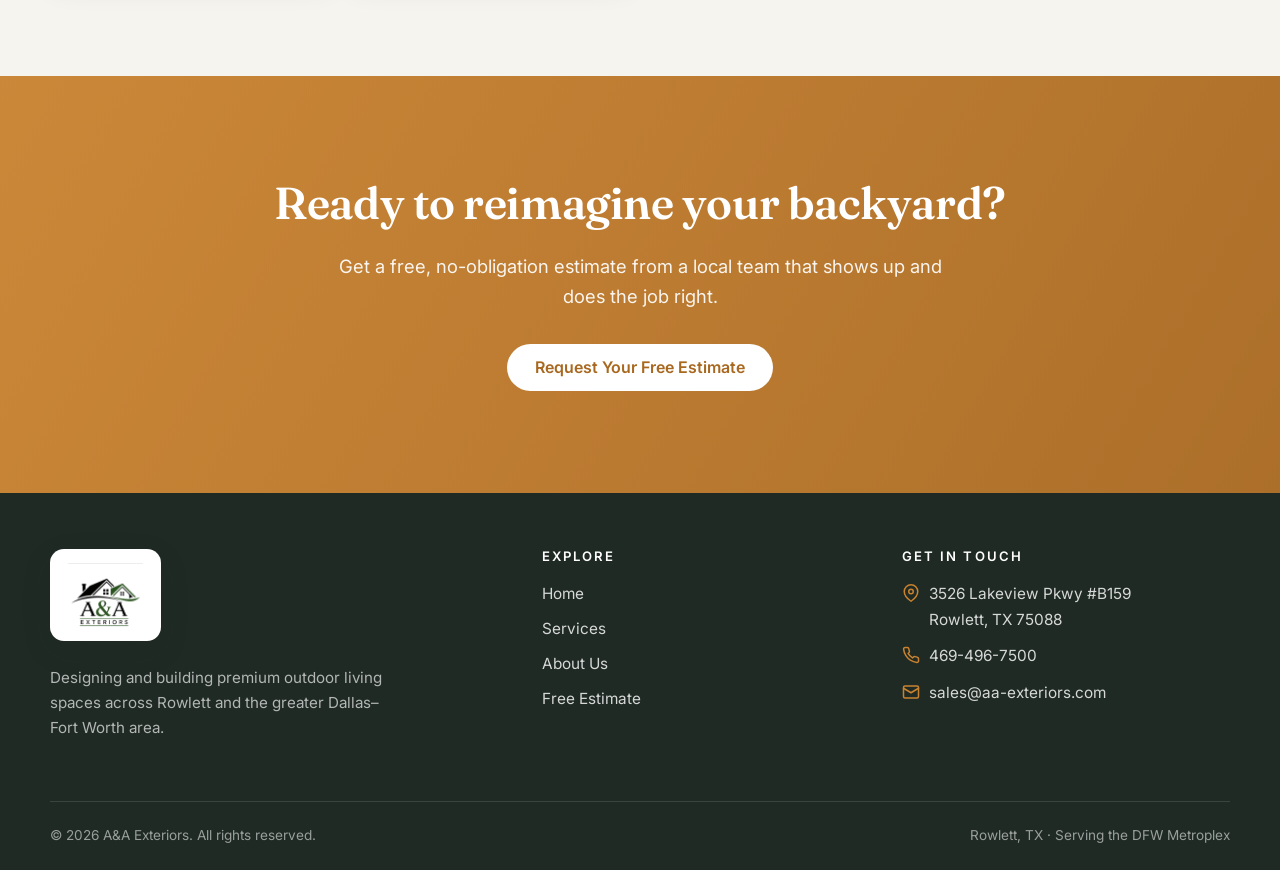
==== commit 3c5474f7: "Add A&A Exteriors logo to header, footer, and favicon - Trimmed + transparent-background logo (image" ====
--- a/index.html
+++ b/index.html
@@ -9,6 +9,7 @@
   <link rel="preconnect" href="https://fonts.googleapis.com" />
   <link rel="preconnect" href="https://fonts.gstatic.com" crossorigin />
   <link href="https://fonts.googleapis.com/css2?family=Fraunces:opsz,wght@9..144,500;9..144,600;9..144,700&family=Inter:wght@400;500;600;700&display=swap" rel="stylesheet" />
+  <link rel="icon" type="image/png" href="favicon.png" />
   <link rel="icon" type="image/svg+xml" href="favicon.svg" />
   <link rel="stylesheet" href="css/styles.css" />
 </head>
@@ -18,8 +19,7 @@
   <header class="site-header">
     <div class="container nav">
       <a class="brand" href="index.html" aria-label="A&amp;A Exteriors home">
-        <span class="brand__mark">A&amp;A</span>
-        <span class="brand__name"><b>A&amp;A Exteriors</b><span>Outdoor Living &amp; Hardscape</span></span>
+        <img src="images/logo.png" alt="A&amp;A Exteriors — Outdoor Living &amp; Hardscape" class="brand__logo" />
       </a>
       <button class="nav__toggle" aria-label="Toggle menu" aria-controls="navLinks" aria-expanded="false">
         <svg viewBox="0 0 24 24" fill="none" stroke="currentColor" stroke-width="2" stroke-linecap="round"><line x1="3" y1="6" x2="21" y2="6"/><line x1="3" y1="12" x2="21" y2="12"/><line x1="3" y1="18" x2="21" y2="18"/></svg>
@@ -192,9 +192,8 @@
     <div class="container">
       <div class="footer-grid">
         <div class="footer-brand">
-          <div class="brand">
-            <span class="brand__mark">A&amp;A</span>
-            <span class="brand__name"><b>A&amp;A Exteriors</b><span>Outdoor Living &amp; Hardscape</span></span>
+          <div class="footer-logo">
+            <img src="images/logo.png" alt="A&amp;A Exteriors" />
           </div>
           <p>Designing and building premium outdoor living spaces across Rowlett and the greater Dallas–Fort Worth area.</p>
         </div>
--- a/css/styles.css
+++ b/css/styles.css
@@ -98,6 +98,8 @@
 }
 .nav { display: flex; align-items: center; justify-content: space-between; gap: 1rem; padding: .7rem 0; }
 .brand { display: flex; align-items: center; gap: .7rem; }
+.brand__logo { height: 54px; width: auto; display: block; }
+@media (max-width: 480px){ .brand__logo { height: 44px; } }
 .brand__mark {
   width: 42px; height: 42px; border-radius: 10px;
   display: grid; place-items: center;
@@ -325,6 +327,8 @@
 .site-footer a:hover { color: var(--amber); }
 .footer-brand .brand__name b { color:#fff; }
 .footer-brand .brand__name span { color: rgba(255,255,255,.6); }
+.footer-logo { display:inline-block; background:#fff; border-radius:14px; padding:14px 18px; box-shadow: var(--shadow); }
+.footer-logo img { height:64px; width:auto; display:block; }
 .footer-brand p { color: rgba(255,255,255,.66); font-size:.95rem; margin-top:1rem; max-width: 34ch; }
 .footer-links { list-style:none; margin:0; padding:0; display:grid; gap:.6rem; font-size:.96rem; }
 .footer-contact { list-style:none; margin:0; padding:0; display:grid; gap:.7rem; font-size:.96rem; }
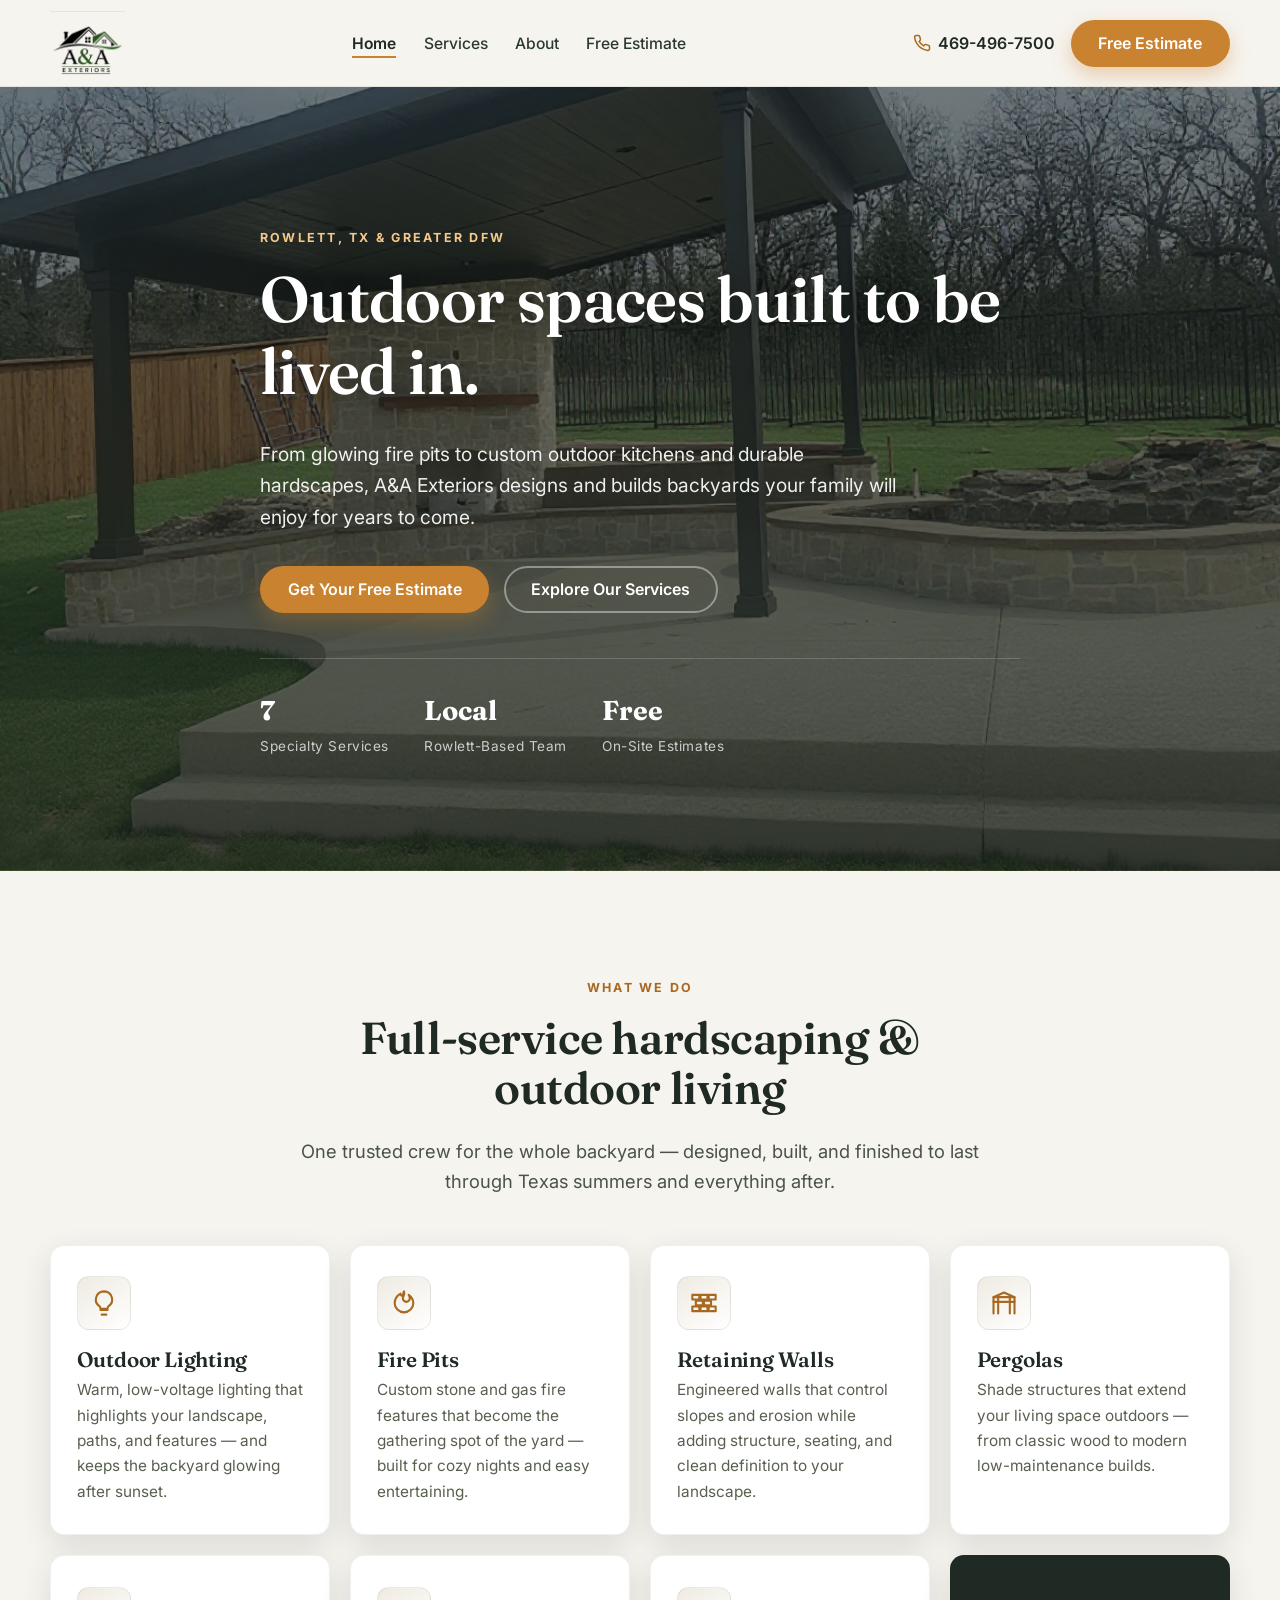
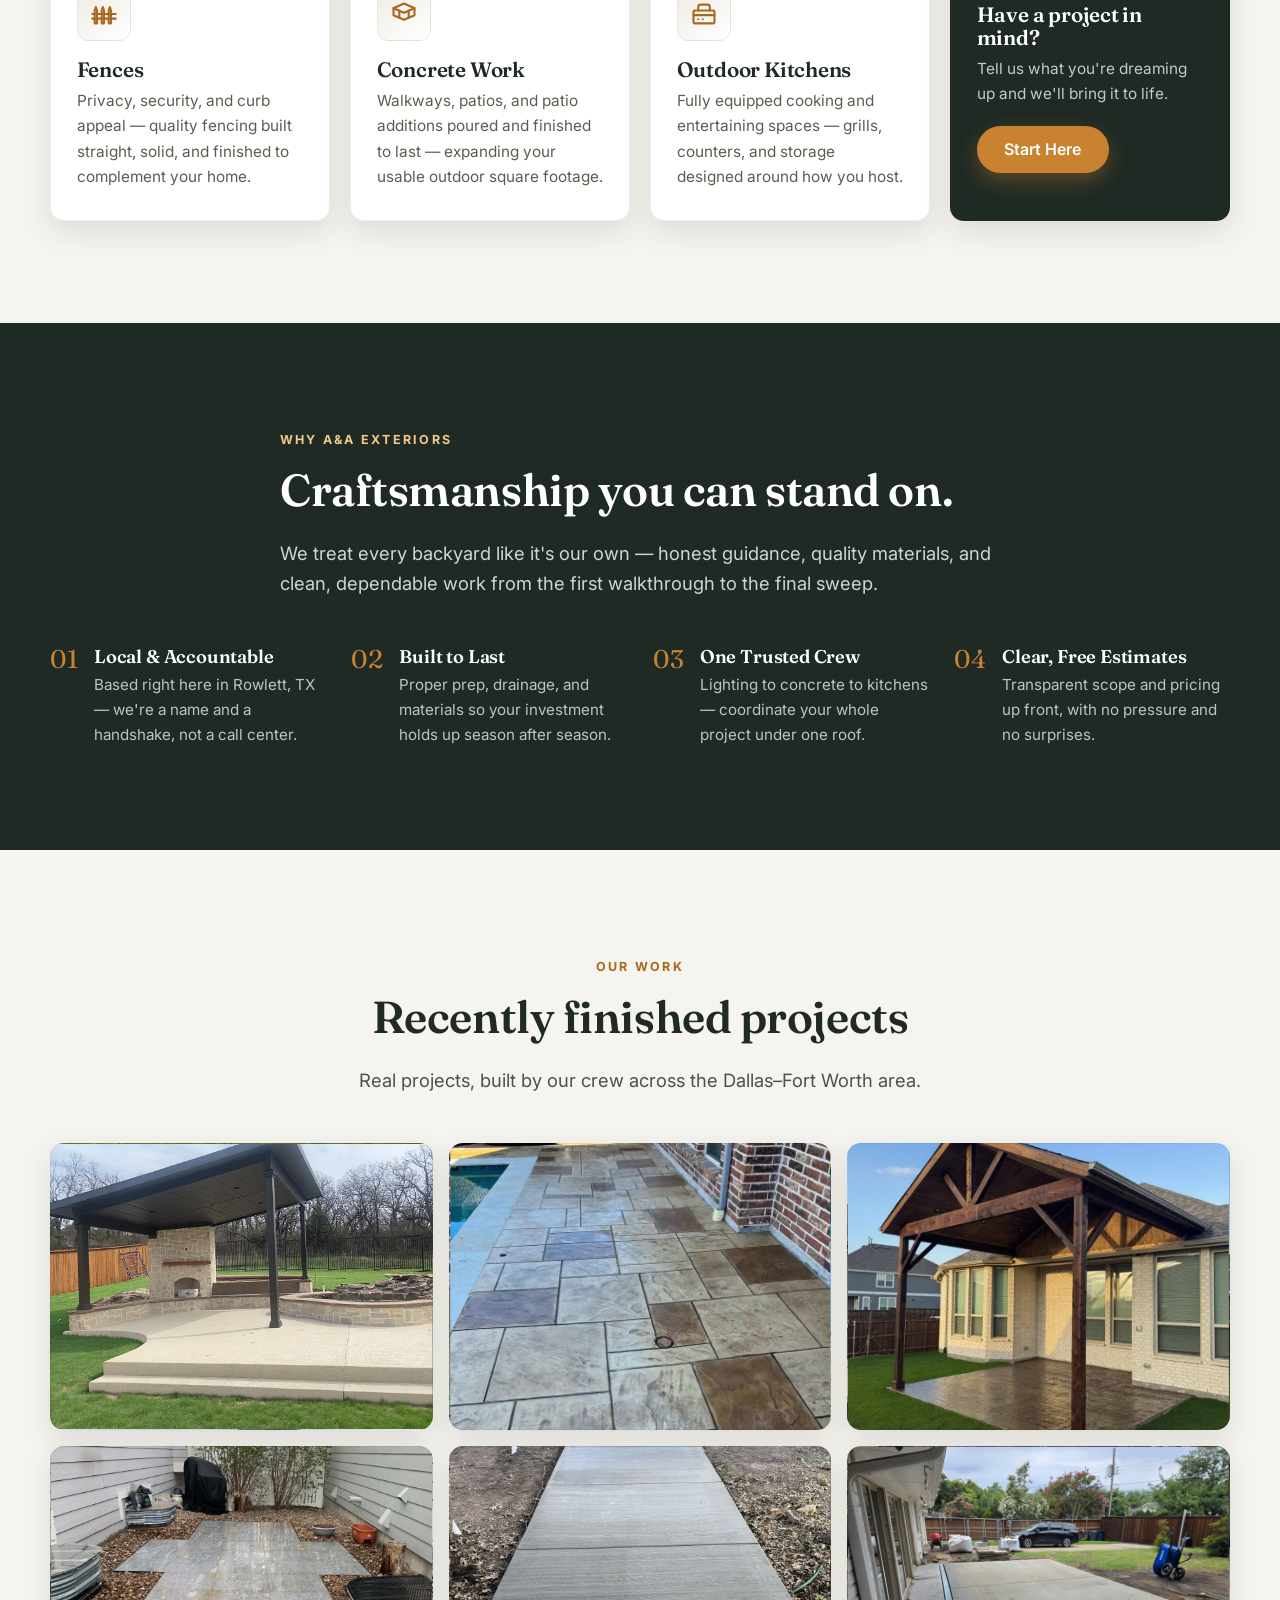
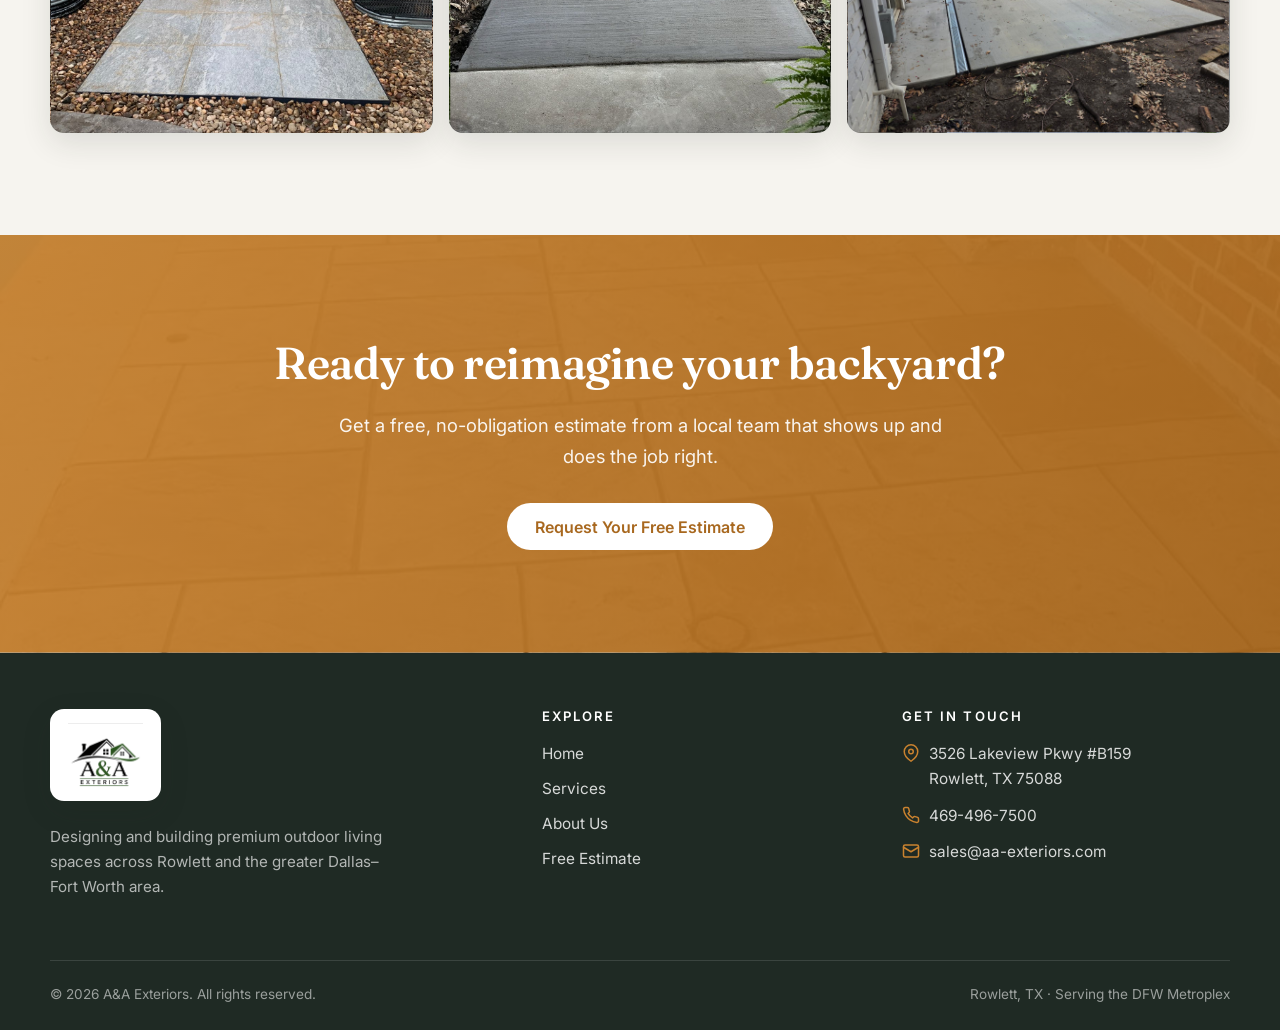
==== commit 45fca8c7: "Add real A&A project photos to gallery, hero, and CTA - Six genuine project photos cropped, resized," ====
--- a/index.html
+++ b/index.html
@@ -164,16 +164,15 @@
       <div class="section-head center reveal">
         <span class="eyebrow">Our Work</span>
         <h2>Recently finished projects</h2>
-        <p class="lead" style="margin-inline:auto;">A look at spaces we've built across the DFW area. Real project photos coming soon.</p>
+        <p class="lead" style="margin-inline:auto;">Real projects, built by our crew across the Dallas&ndash;Fort Worth area.</p>
       </div>
       <div class="gallery">
-        <!-- Drop real photos in /images with these names to replace placeholders -->
-        <div class="gallery-item" data-label="Outdoor Kitchen" style="background-image:url('images/gallery-1.jpg')"><span class="placeholder-tag"><svg viewBox="0 0 24 24" fill="none" stroke="currentColor" stroke-width="1.5"><rect x="3" y="3" width="18" height="18" rx="2"/><circle cx="8.5" cy="8.5" r="1.5"/><path d="m21 15-5-5L5 21"/></svg>gallery-1.jpg</span></div>
-        <div class="gallery-item" data-label="Fire Pit &amp; Patio" style="background-image:url('images/gallery-2.jpg')"><span class="placeholder-tag"><svg viewBox="0 0 24 24" fill="none" stroke="currentColor" stroke-width="1.5"><rect x="3" y="3" width="18" height="18" rx="2"/><circle cx="8.5" cy="8.5" r="1.5"/><path d="m21 15-5-5L5 21"/></svg>gallery-2.jpg</span></div>
-        <div class="gallery-item" data-label="Retaining Wall" style="background-image:url('images/gallery-3.jpg')"><span class="placeholder-tag"><svg viewBox="0 0 24 24" fill="none" stroke="currentColor" stroke-width="1.5"><rect x="3" y="3" width="18" height="18" rx="2"/><circle cx="8.5" cy="8.5" r="1.5"/><path d="m21 15-5-5L5 21"/></svg>gallery-3.jpg</span></div>
-        <div class="gallery-item" data-label="Pergola" style="background-image:url('images/gallery-4.jpg')"><span class="placeholder-tag"><svg viewBox="0 0 24 24" fill="none" stroke="currentColor" stroke-width="1.5"><rect x="3" y="3" width="18" height="18" rx="2"/><circle cx="8.5" cy="8.5" r="1.5"/><path d="m21 15-5-5L5 21"/></svg>gallery-4.jpg</span></div>
-        <div class="gallery-item" data-label="Landscape Lighting" style="background-image:url('images/gallery-5.jpg')"><span class="placeholder-tag"><svg viewBox="0 0 24 24" fill="none" stroke="currentColor" stroke-width="1.5"><rect x="3" y="3" width="18" height="18" rx="2"/><circle cx="8.5" cy="8.5" r="1.5"/><path d="m21 15-5-5L5 21"/></svg>gallery-5.jpg</span></div>
-        <div class="gallery-item" data-label="Concrete Patio" style="background-image:url('images/gallery-6.jpg')"><span class="placeholder-tag"><svg viewBox="0 0 24 24" fill="none" stroke="currentColor" stroke-width="1.5"><rect x="3" y="3" width="18" height="18" rx="2"/><circle cx="8.5" cy="8.5" r="1.5"/><path d="m21 15-5-5L5 21"/></svg>gallery-6.jpg</span></div>
+        <div class="gallery-item" data-label="Outdoor Fireplace &amp; Fire Pit" style="background-image:url('images/work-fireplace.jpg')"></div>
+        <div class="gallery-item" data-label="Stamped Concrete Pool Deck" style="background-image:url('images/work-stamped.jpg')"></div>
+        <div class="gallery-item" data-label="Covered Patio &amp; Pavilion" style="background-image:url('images/work-pavilion.jpg')"></div>
+        <div class="gallery-item" data-label="Paver Patio &amp; Walkway" style="background-image:url('images/work-pavers.jpg')"></div>
+        <div class="gallery-item" data-label="Concrete Walkway" style="background-image:url('images/work-walkway.jpg')"></div>
+        <div class="gallery-item" data-label="Concrete Patio Addition" style="background-image:url('images/work-patio.jpg')"></div>
       </div>
     </div>
   </section>
--- a/css/styles.css
+++ b/css/styles.css
@@ -98,8 +98,8 @@
 }
 .nav { display: flex; align-items: center; justify-content: space-between; gap: 1rem; padding: .7rem 0; }
 .brand { display: flex; align-items: center; gap: .7rem; }
-.brand__logo { height: 54px; width: auto; display: block; }
-@media (max-width: 480px){ .brand__logo { height: 44px; } }
+.brand__logo { height: 64px; width: auto; display: block; }
+@media (max-width: 480px){ .brand__logo { height: 48px; } }
 .brand__mark {
   width: 42px; height: 42px; border-radius: 10px;
   display: grid; place-items: center;
@@ -214,7 +214,7 @@
    ========================================================================== */
 .gallery {
   display: grid; gap: 1rem;
-  grid-template-columns: repeat(auto-fit, minmax(240px, 1fr));
+  grid-template-columns: repeat(auto-fit, minmax(300px, 1fr));
 }
 .gallery-item {
   position: relative; aspect-ratio: 4 / 3; border-radius: var(--radius); overflow: hidden;
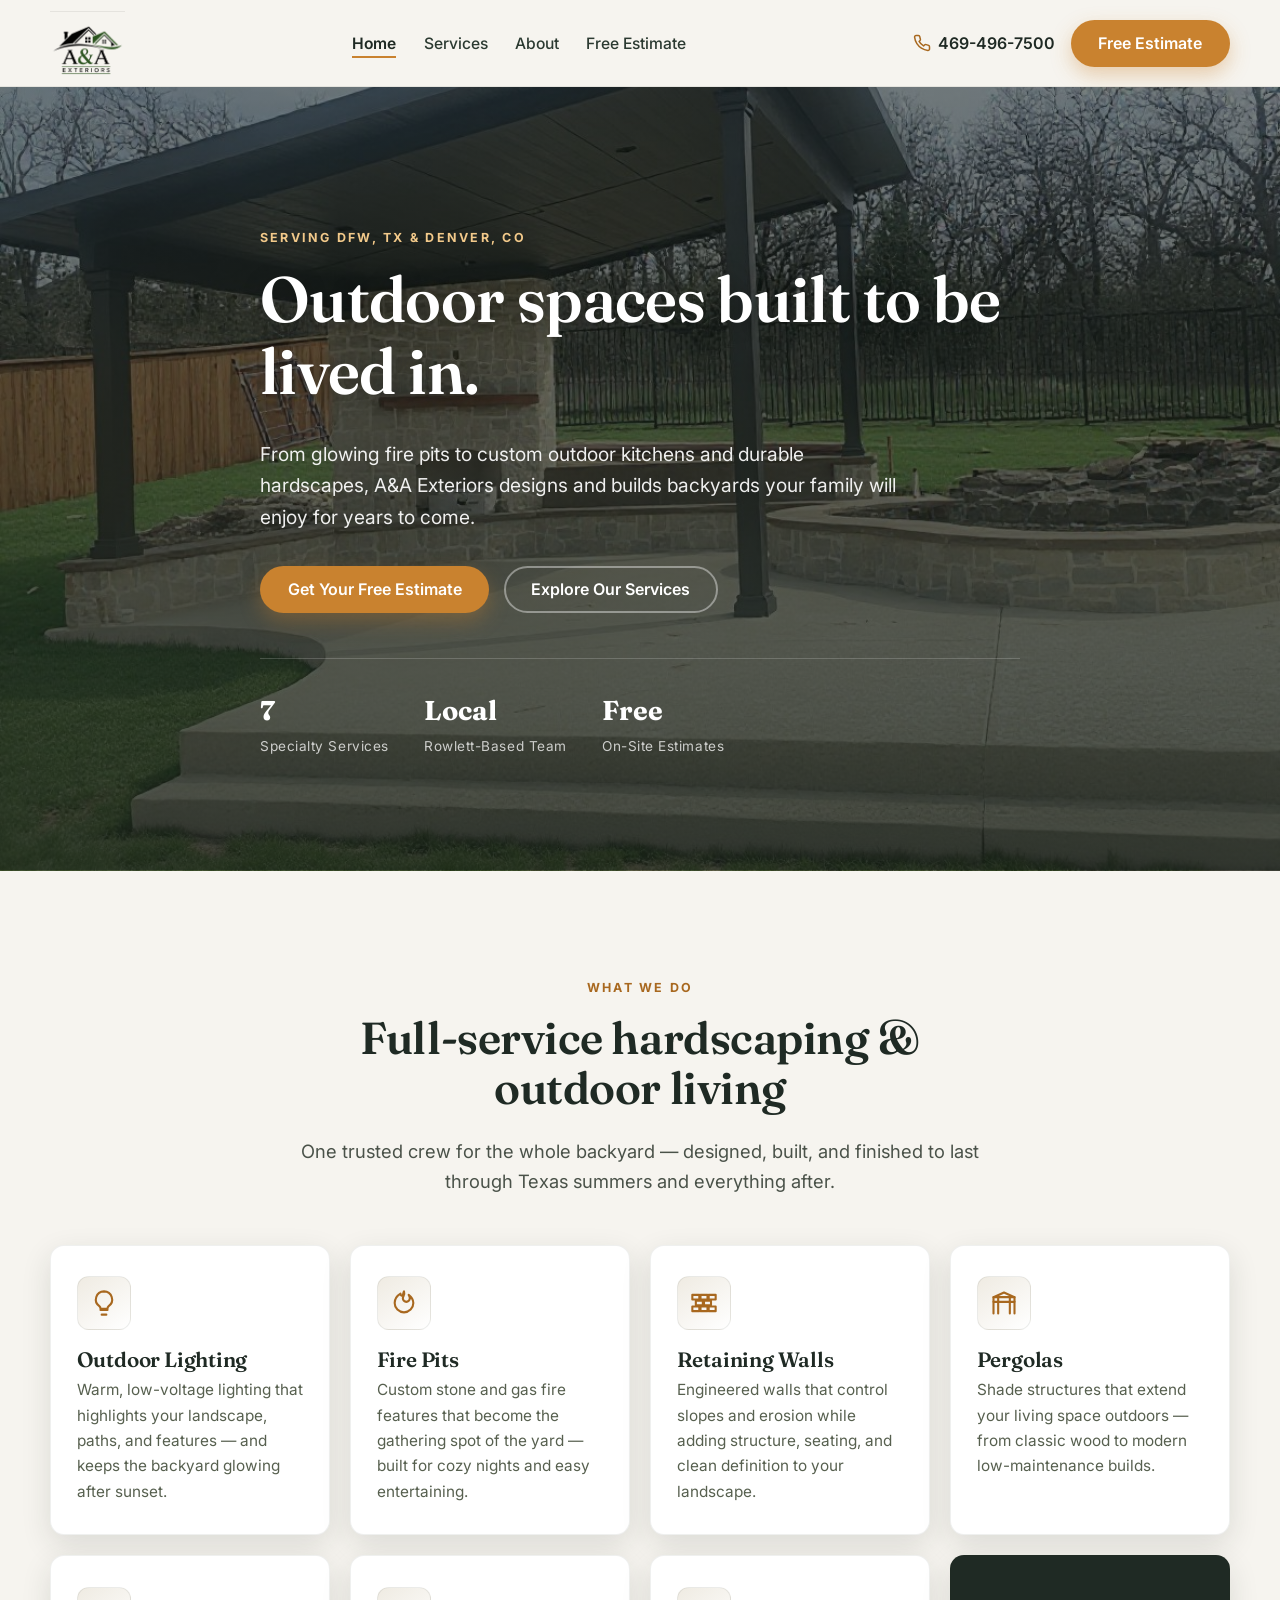
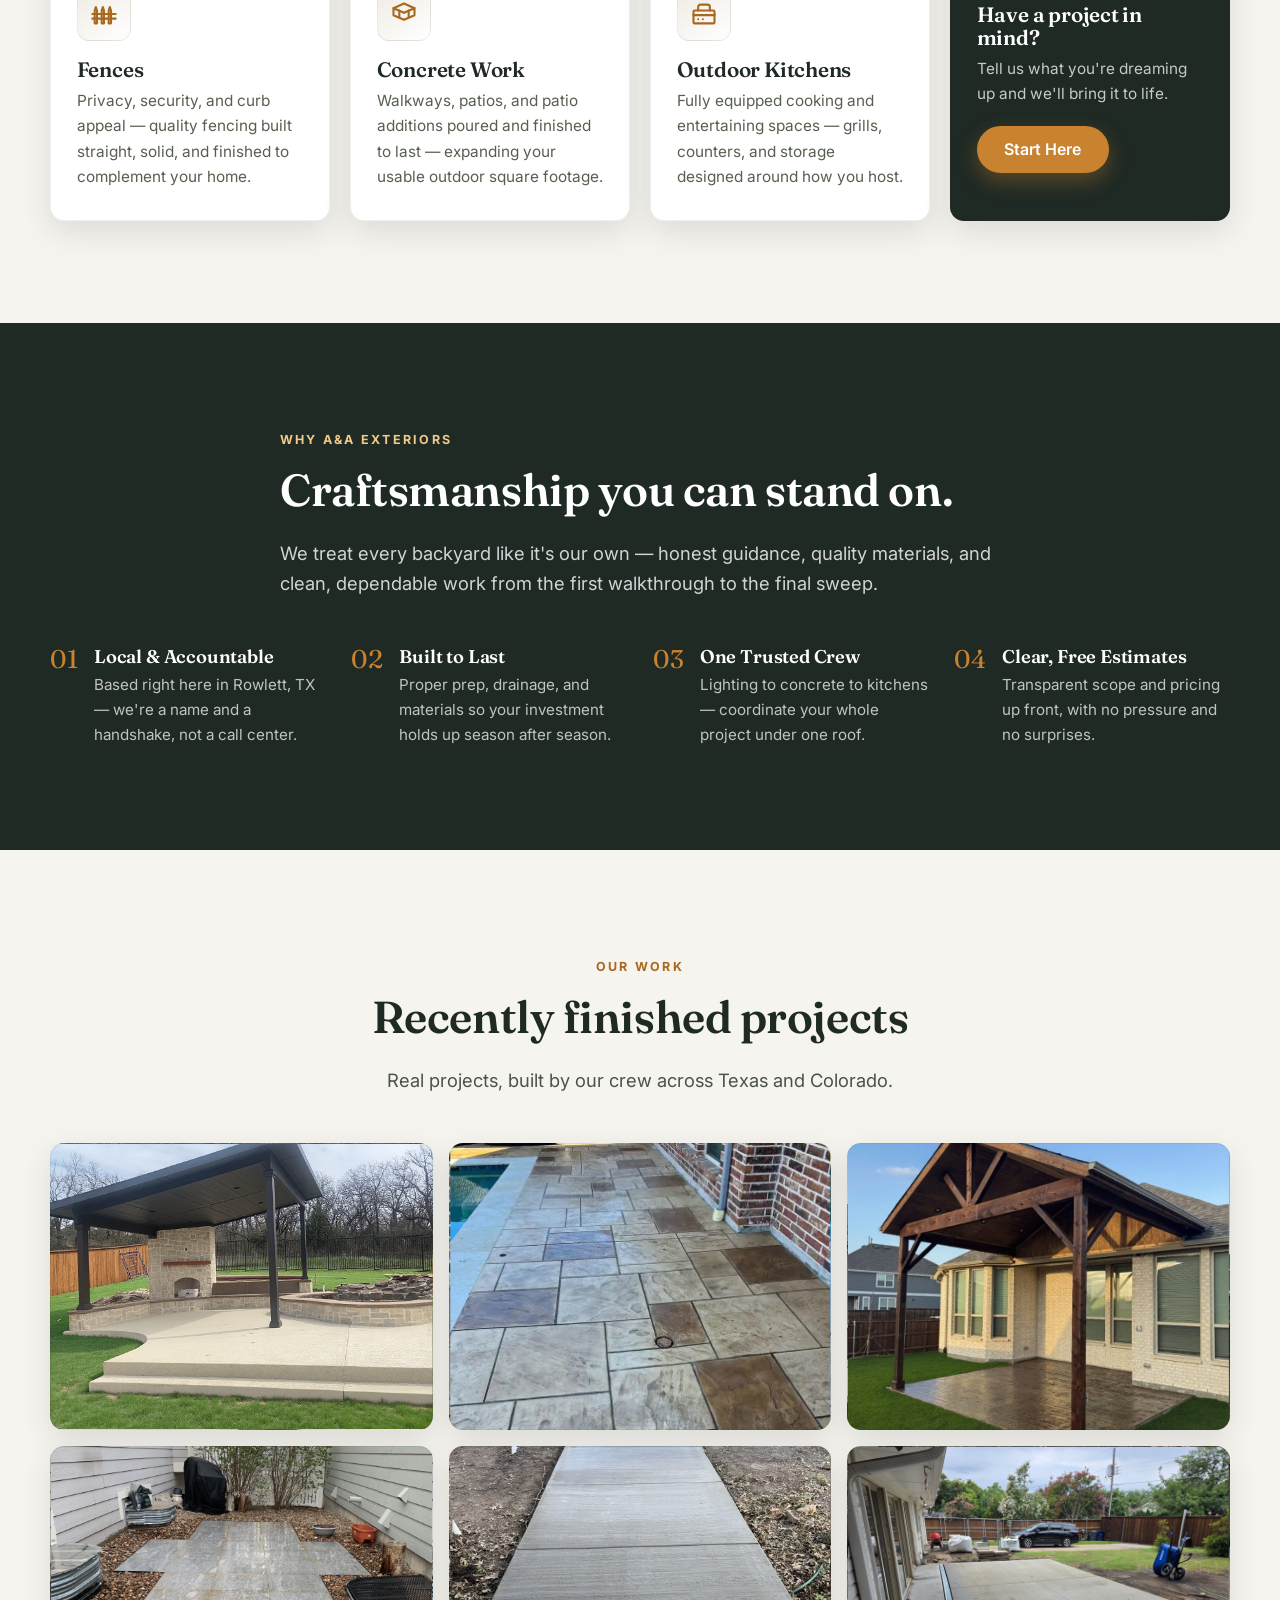
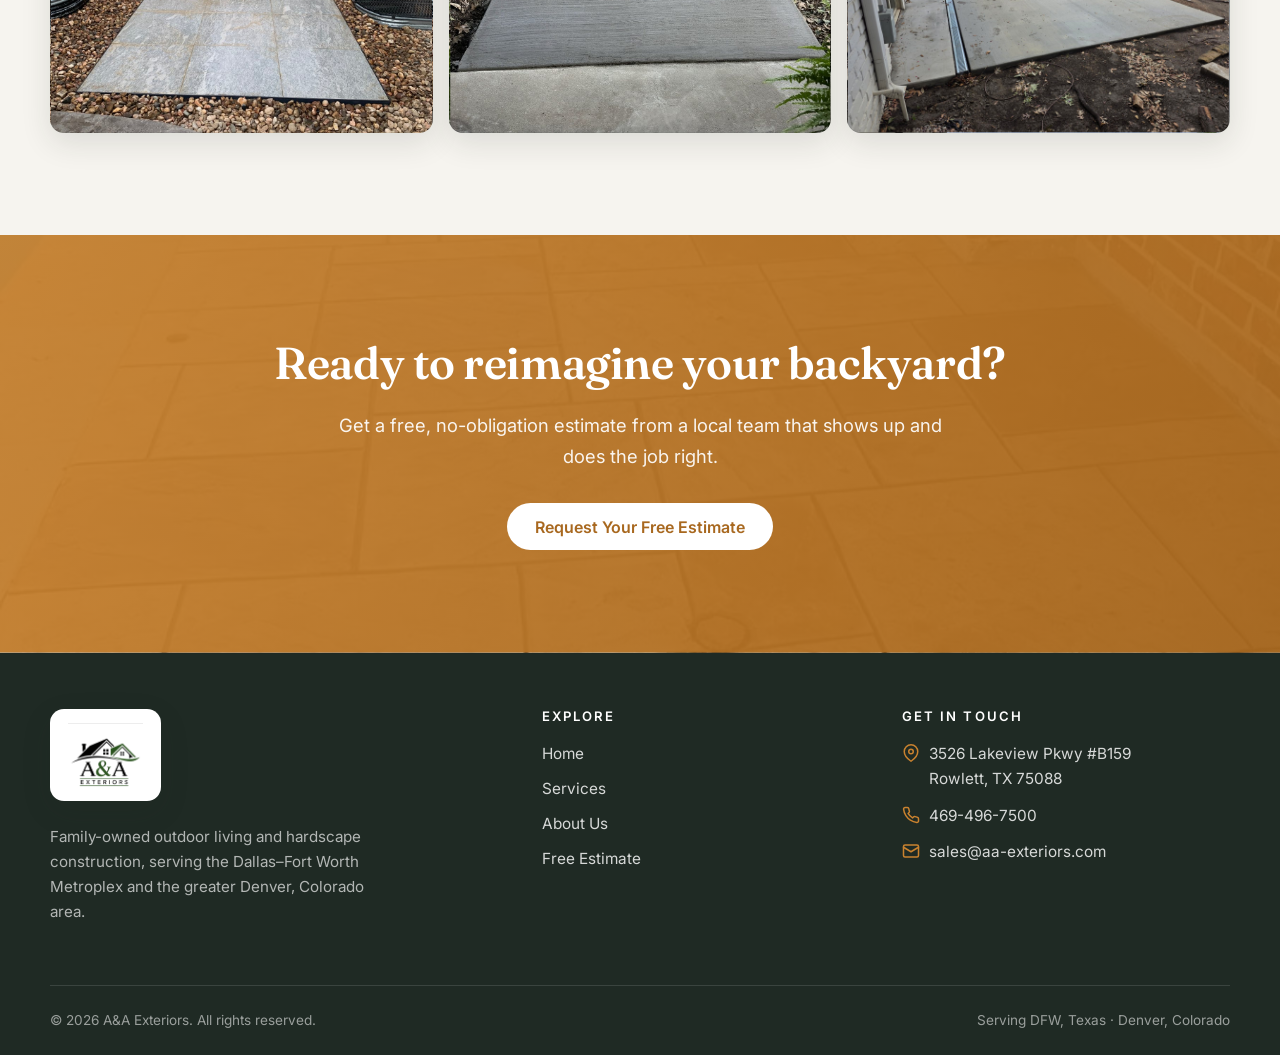
==== commit 2e83a5d5: "Write the A&A Exteriors story and add team photo to About page - Team photo of Michael, Ashley, and " ====
--- a/index.html
+++ b/index.html
@@ -4,7 +4,7 @@
   <meta charset="UTF-8" />
   <meta name="viewport" content="width=device-width, initial-scale=1.0" />
   <title>A&amp;A Exteriors | Hardscaping &amp; Outdoor Living in Rowlett, TX</title>
-  <meta name="description" content="A&amp;A Exteriors builds premium outdoor living spaces in Rowlett, TX and the DFW area — outdoor lighting, fire pits, retaining walls, pergolas, fences, concrete work, and outdoor kitchens. Request a free estimate today." />
+  <meta name="description" content="A&amp;A Exteriors builds premium outdoor living spaces across DFW, Texas and Denver, Colorado — outdoor lighting, fire pits, retaining walls, pergolas, fences, concrete work, and outdoor kitchens. Request a free estimate today." />
   <meta name="theme-color" content="#1f2a24" />
   <link rel="preconnect" href="https://fonts.googleapis.com" />
   <link rel="preconnect" href="https://fonts.gstatic.com" crossorigin />
@@ -43,7 +43,7 @@
   <!-- ===================== HERO ===================== -->
   <section class="hero">
     <div class="container hero__inner">
-      <span class="eyebrow">Rowlett, TX &amp; Greater DFW</span>
+      <span class="eyebrow">Serving DFW, TX &amp; Denver, CO</span>
       <h1>Outdoor spaces built to be lived in.</h1>
       <p>From glowing fire pits to custom outdoor kitchens and durable hardscapes, A&amp;A Exteriors designs and builds backyards your family will enjoy for years to come.</p>
       <div class="hero__actions">
@@ -164,7 +164,7 @@
       <div class="section-head center reveal">
         <span class="eyebrow">Our Work</span>
         <h2>Recently finished projects</h2>
-        <p class="lead" style="margin-inline:auto;">Real projects, built by our crew across the Dallas&ndash;Fort Worth area.</p>
+        <p class="lead" style="margin-inline:auto;">Real projects, built by our crew across Texas and Colorado.</p>
       </div>
       <div class="gallery">
         <div class="gallery-item" data-label="Outdoor Fireplace &amp; Fire Pit" style="background-image:url('images/work-fireplace.jpg')"></div>
@@ -194,7 +194,7 @@
           <div class="footer-logo">
             <img src="images/logo.png" alt="A&amp;A Exteriors" />
           </div>
-          <p>Designing and building premium outdoor living spaces across Rowlett and the greater Dallas–Fort Worth area.</p>
+          <p>Family-owned outdoor living and hardscape construction, serving the Dallas–Fort Worth Metroplex and the greater Denver, Colorado area.</p>
         </div>
         <div>
           <h4>Explore</h4>
@@ -216,7 +216,7 @@
       </div>
       <div class="footer-bottom">
         <span>&copy; <span data-year>2026</span> A&amp;A Exteriors. All rights reserved.</span>
-        <span>Rowlett, TX &middot; Serving the DFW Metroplex</span>
+        <span>Serving DFW, Texas &middot; Denver, Colorado</span>
       </div>
     </div>
   </footer>
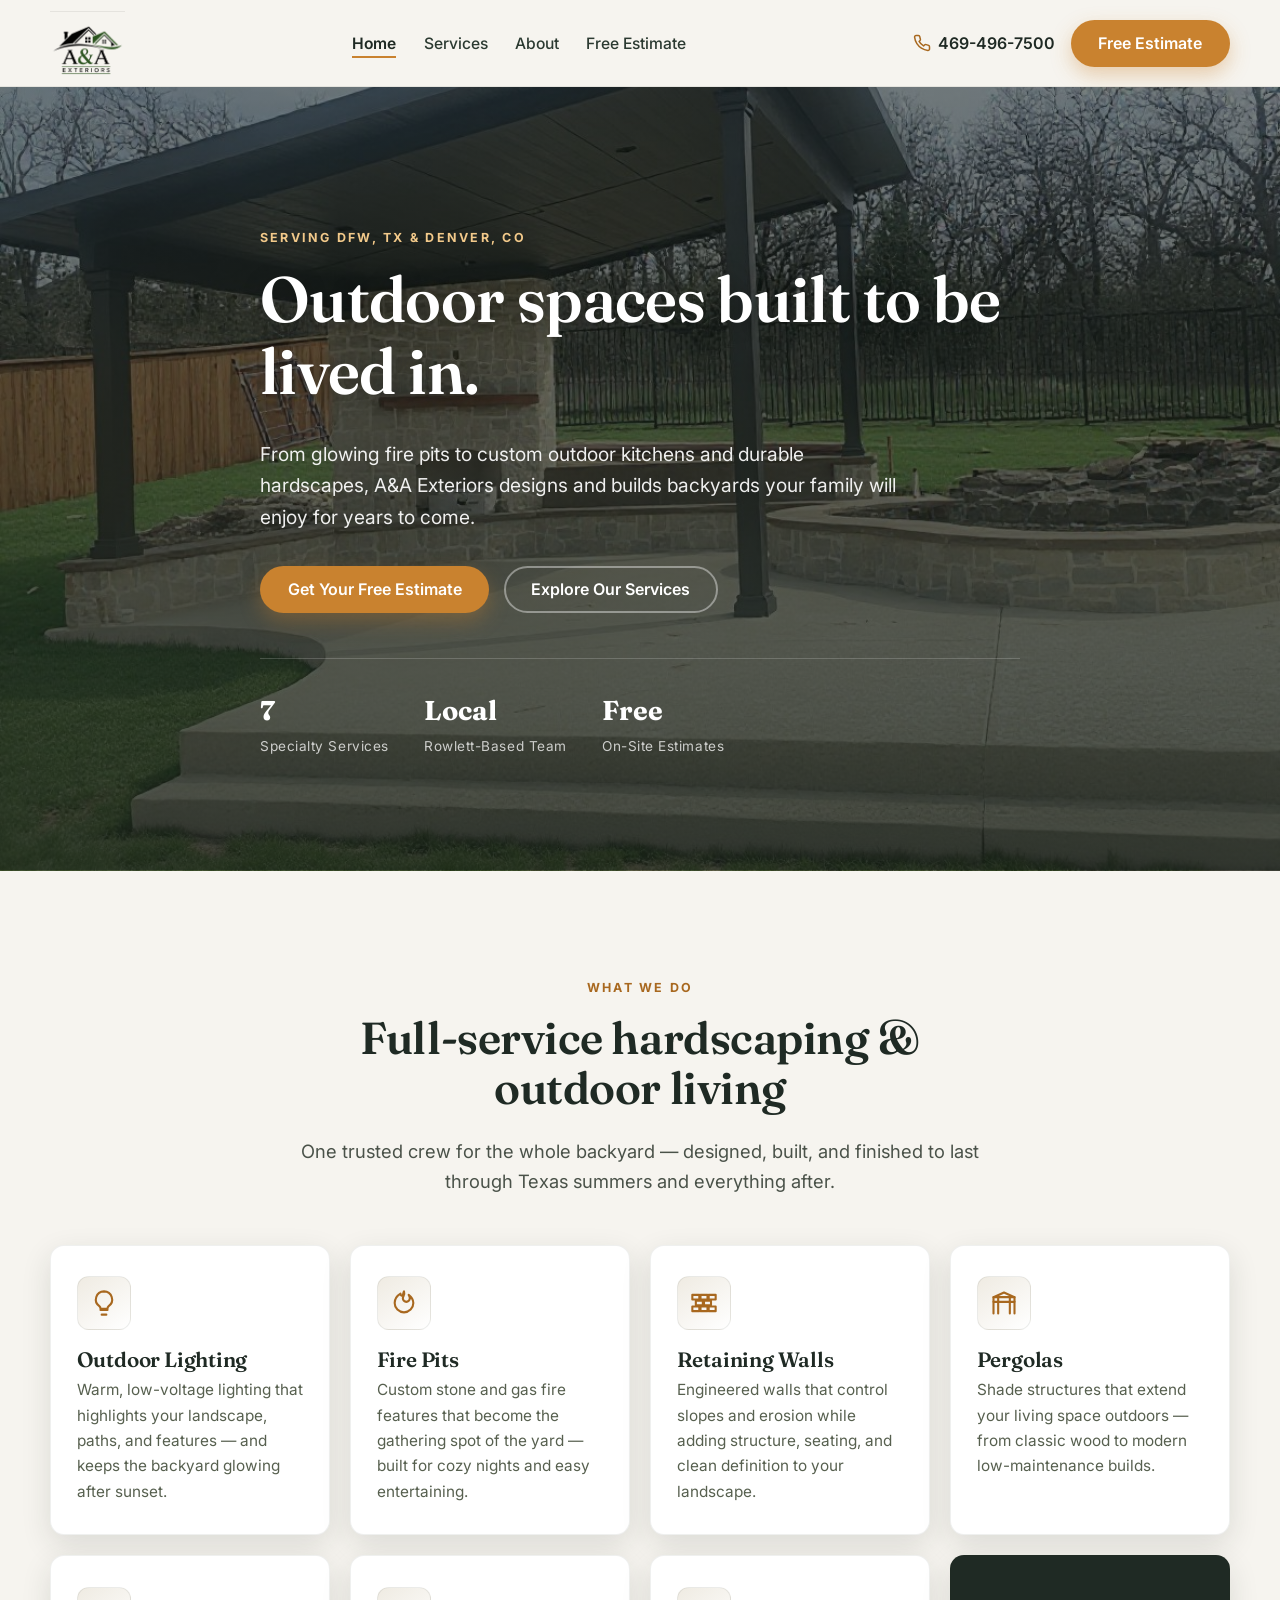
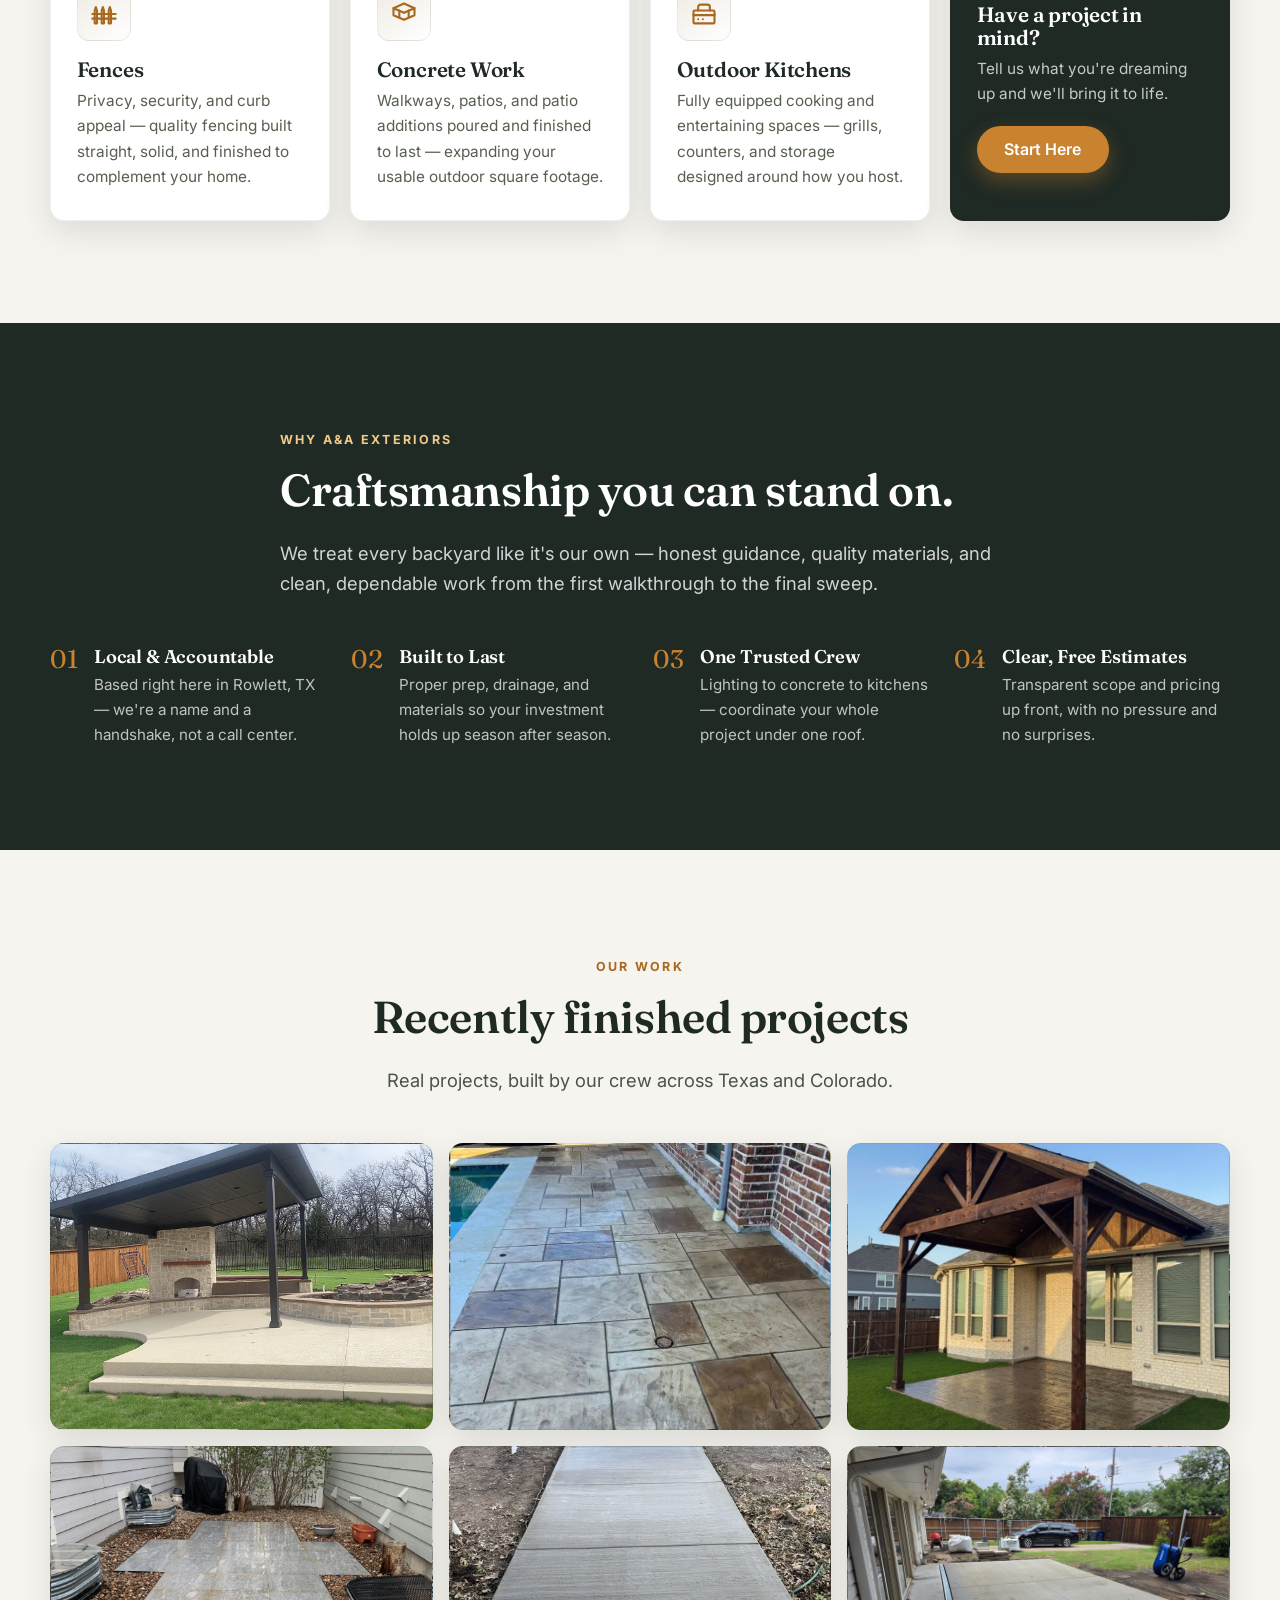
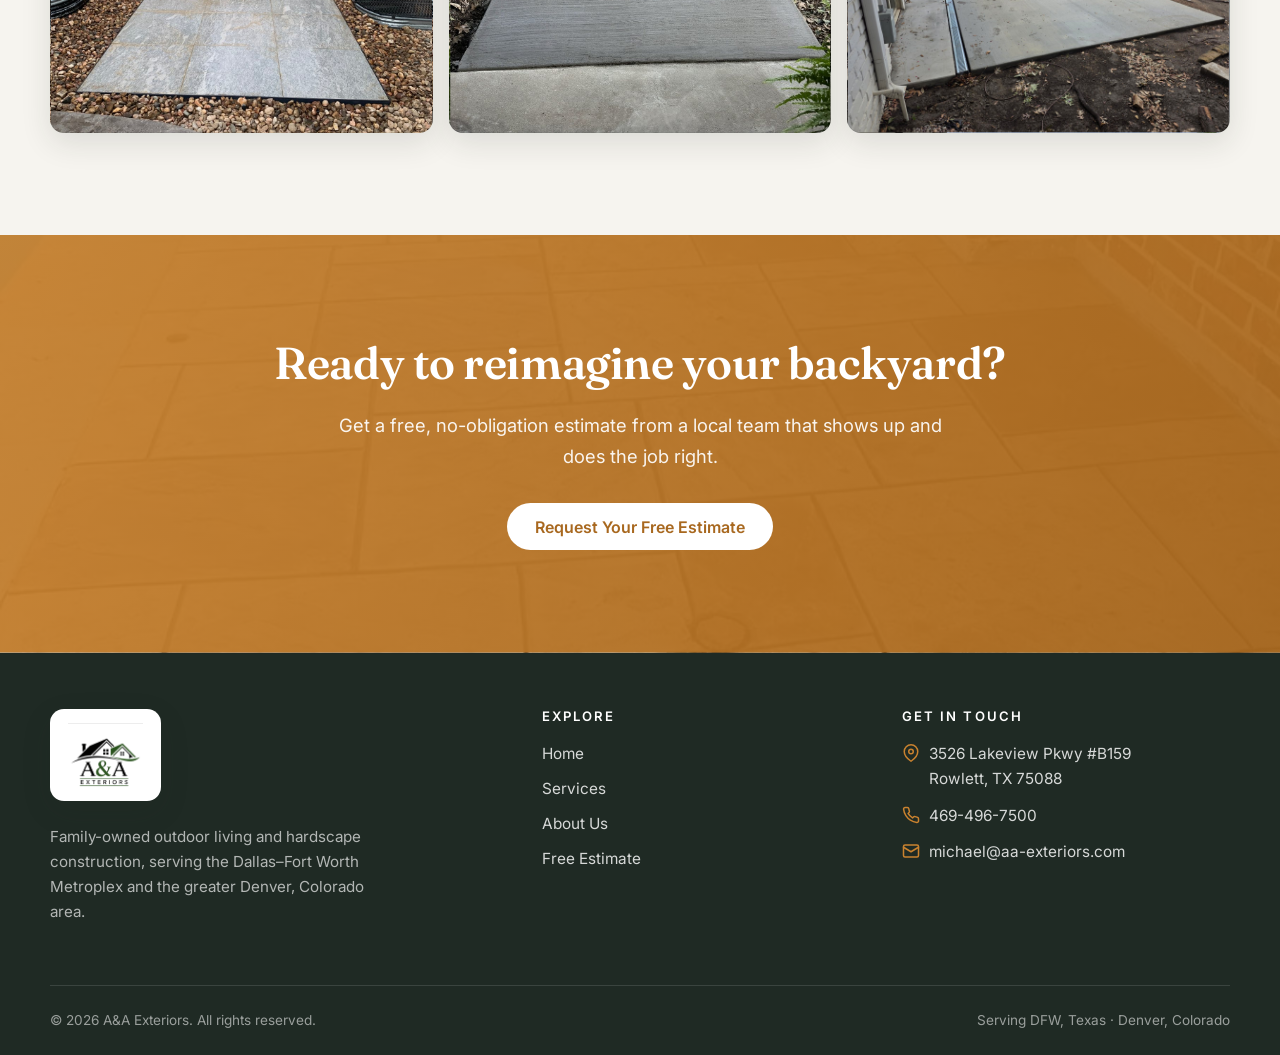
==== commit f2dfc1d7: "Change public contact email to michael@aa-exteriors.com Updates the mailto links and displayed addre" ====
--- a/index.html
+++ b/index.html
@@ -3,7 +3,7 @@
 <head>
   <meta charset="UTF-8" />
   <meta name="viewport" content="width=device-width, initial-scale=1.0" />
-  <title>A&amp;A Exteriors | Hardscaping &amp; Outdoor Living in Rowlett, TX</title>
+  <title>A&amp;A Exteriors | Hardscaping &amp; Outdoor Living — DFW, TX &amp; Denver, CO</title>
   <meta name="description" content="A&amp;A Exteriors builds premium outdoor living spaces across DFW, Texas and Denver, Colorado — outdoor lighting, fire pits, retaining walls, pergolas, fences, concrete work, and outdoor kitchens. Request a free estimate today." />
   <meta name="theme-color" content="#1f2a24" />
   <link rel="preconnect" href="https://fonts.googleapis.com" />
@@ -210,7 +210,7 @@
           <ul class="footer-contact">
             <li><svg viewBox="0 0 24 24" fill="none" stroke="currentColor" stroke-width="2" stroke-linecap="round" stroke-linejoin="round"><path d="M21 10c0 7-9 13-9 13s-9-6-9-13a9 9 0 0 1 18 0z"/><circle cx="12" cy="10" r="3"/></svg><span>3526 Lakeview Pkwy #B159<br/>Rowlett, TX 75088</span></li>
             <li><svg viewBox="0 0 24 24" fill="none" stroke="currentColor" stroke-width="2" stroke-linecap="round" stroke-linejoin="round"><path d="M22 16.92v3a2 2 0 0 1-2.18 2 19.79 19.79 0 0 1-8.63-3.07 19.5 19.5 0 0 1-6-6 19.79 19.79 0 0 1-3.07-8.67A2 2 0 0 1 4.11 2h3a2 2 0 0 1 2 1.72c.13.96.36 1.9.7 2.81a2 2 0 0 1-.45 2.11L8.09 9.91a16 16 0 0 0 6 6l1.27-1.27a2 2 0 0 1 2.11-.45c.9.34 1.85.57 2.81.7A2 2 0 0 1 22 16.92z"/></svg><a href="tel:+14694967500">469-496-7500</a></li>
-            <li><svg viewBox="0 0 24 24" fill="none" stroke="currentColor" stroke-width="2" stroke-linecap="round" stroke-linejoin="round"><rect x="2" y="4" width="20" height="16" rx="2"/><path d="m22 7-10 6L2 7"/></svg><a href="mailto:sales@aa-exteriors.com">sales@aa-exteriors.com</a></li>
+            <li><svg viewBox="0 0 24 24" fill="none" stroke="currentColor" stroke-width="2" stroke-linecap="round" stroke-linejoin="round"><rect x="2" y="4" width="20" height="16" rx="2"/><path d="m22 7-10 6L2 7"/></svg><a href="mailto:michael@aa-exteriors.com">michael@aa-exteriors.com</a></li>
           </ul>
         </div>
       </div>
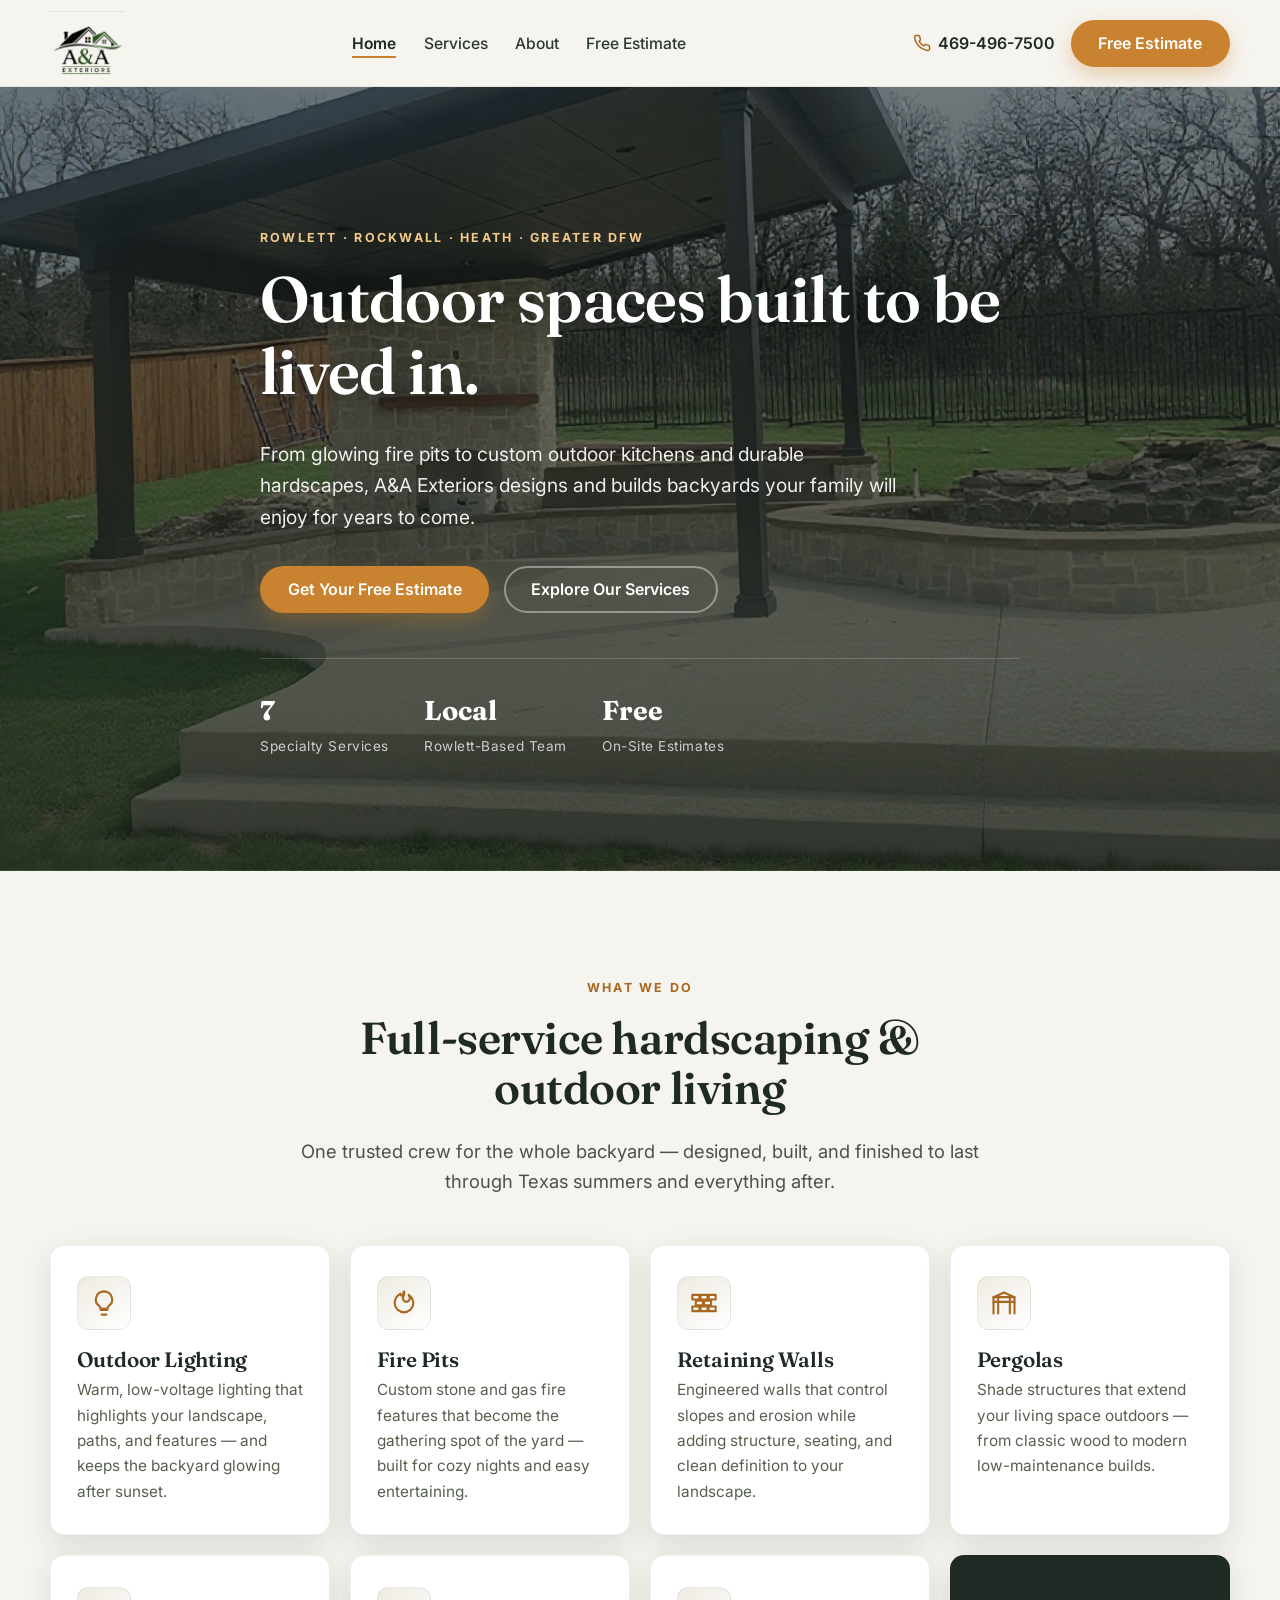
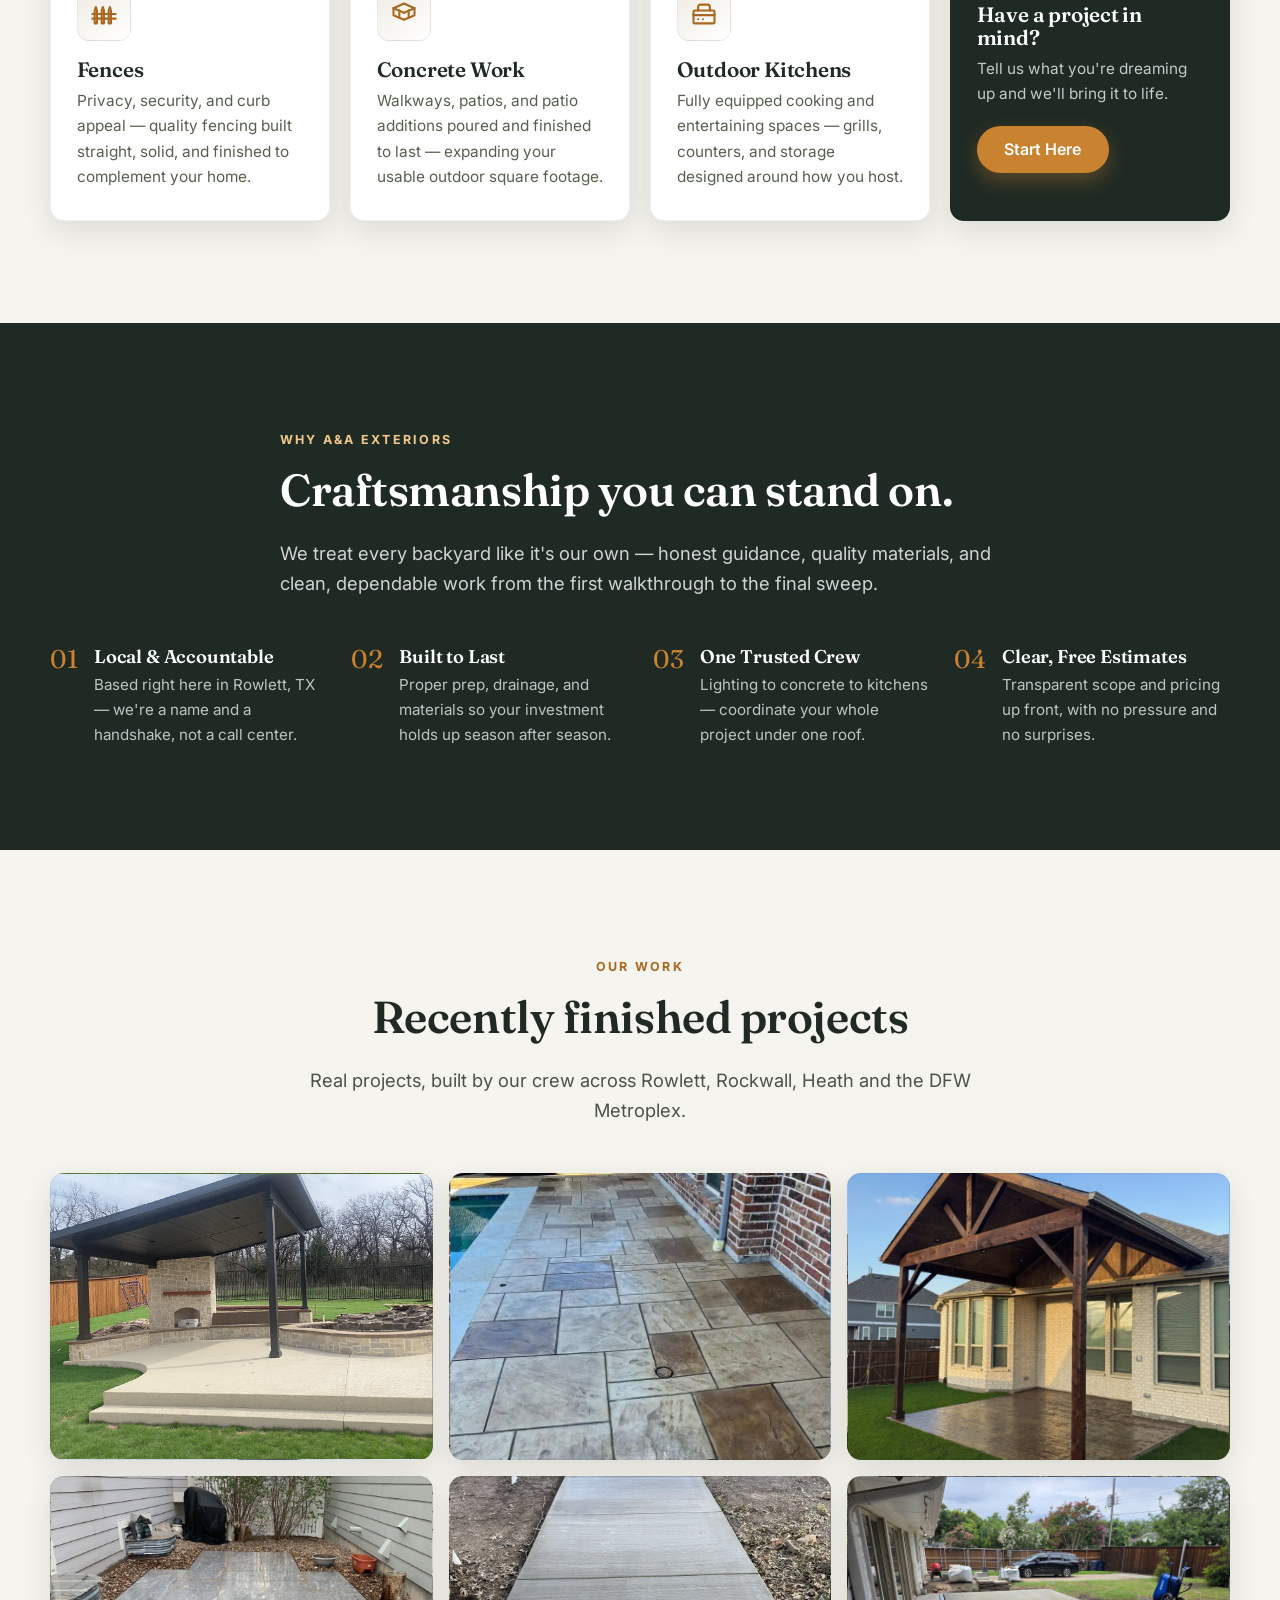
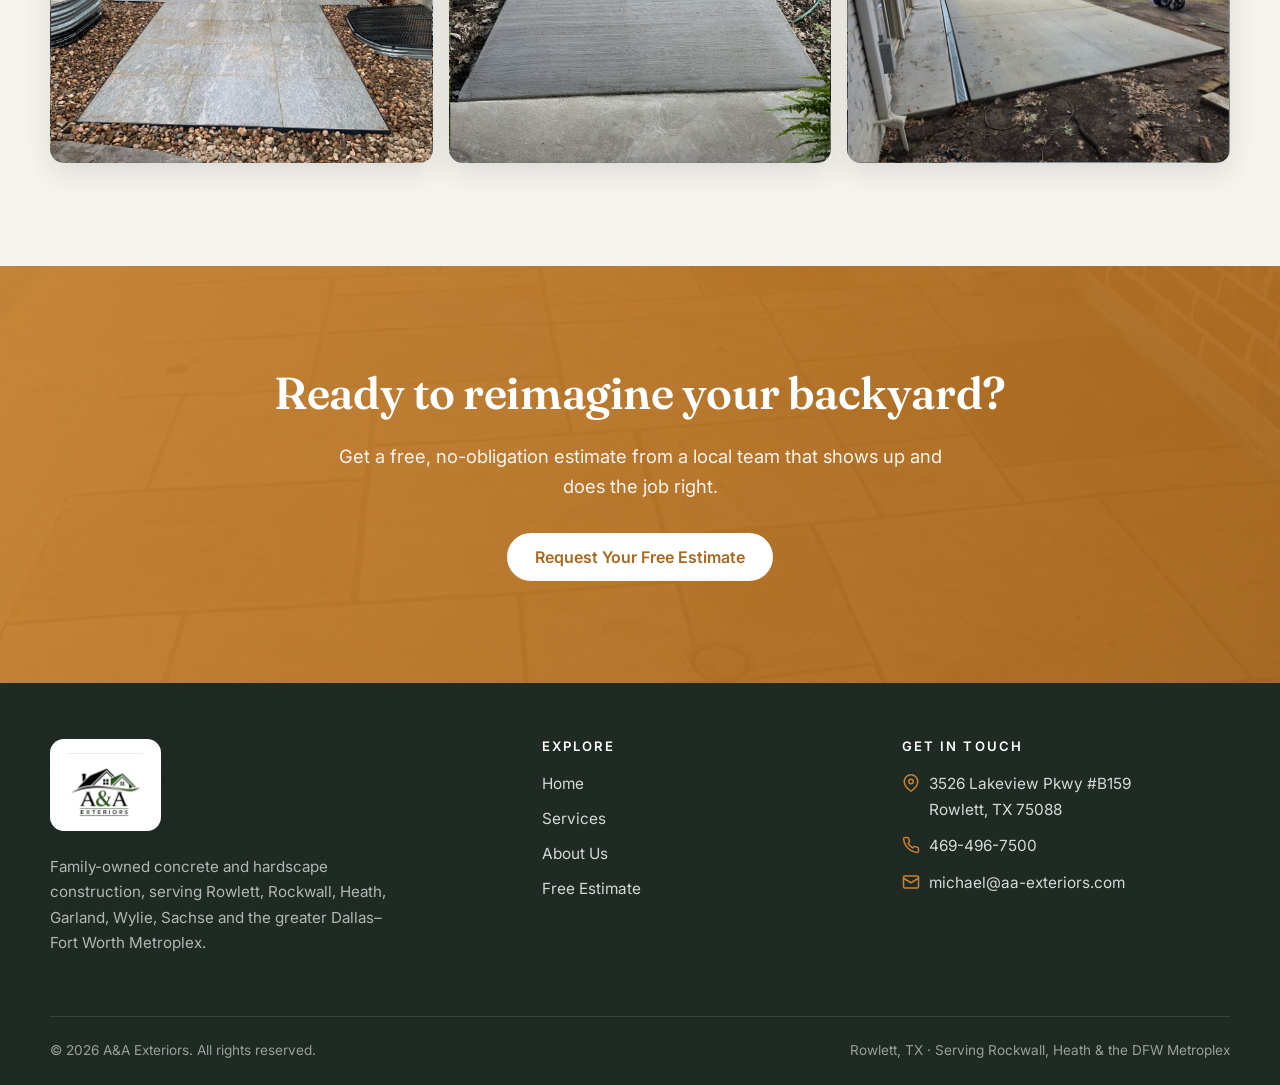
==== commit 2a170612: "Remove Denver, CO and target DFW-east cities instead A&A no longer operates in Colorado. All Denver/" ====
--- a/index.html
+++ b/index.html
@@ -3,8 +3,8 @@
 <head>
   <meta charset="UTF-8" />
   <meta name="viewport" content="width=device-width, initial-scale=1.0" />
-  <title>A&amp;A Exteriors | Hardscaping &amp; Outdoor Living — DFW, TX &amp; Denver, CO</title>
-  <meta name="description" content="A&amp;A Exteriors builds premium outdoor living spaces across DFW, Texas and Denver, Colorado — outdoor lighting, fire pits, retaining walls, pergolas, fences, concrete work, and outdoor kitchens. Request a free estimate today." />
+  <title>Concrete &amp; Hardscaping in Rowlett, Rockwall &amp; Heath TX | A&amp;A Exteriors</title>
+  <meta name="description" content="Concrete patios, driveways, pool decks and retaining walls in Rowlett, Rockwall, Heath and the DFW area. Family-owned, fully insured, 7 years in business. Free estimates." />
   <meta name="theme-color" content="#1f2a24" />
   <link rel="preconnect" href="https://fonts.googleapis.com" />
   <link rel="preconnect" href="https://fonts.gstatic.com" crossorigin />
@@ -43,7 +43,7 @@
   <!-- ===================== HERO ===================== -->
   <section class="hero">
     <div class="container hero__inner">
-      <span class="eyebrow">Serving DFW, TX &amp; Denver, CO</span>
+      <span class="eyebrow">Rowlett &middot; Rockwall &middot; Heath &middot; Greater DFW</span>
       <h1>Outdoor spaces built to be lived in.</h1>
       <p>From glowing fire pits to custom outdoor kitchens and durable hardscapes, A&amp;A Exteriors designs and builds backyards your family will enjoy for years to come.</p>
       <div class="hero__actions">
@@ -164,7 +164,7 @@
       <div class="section-head center reveal">
         <span class="eyebrow">Our Work</span>
         <h2>Recently finished projects</h2>
-        <p class="lead" style="margin-inline:auto;">Real projects, built by our crew across Texas and Colorado.</p>
+        <p class="lead" style="margin-inline:auto;">Real projects, built by our crew across Rowlett, Rockwall, Heath and the DFW Metroplex.</p>
       </div>
       <div class="gallery">
         <div class="gallery-item" data-label="Outdoor Fireplace &amp; Fire Pit" style="background-image:url('images/work-fireplace.jpg')"></div>
@@ -194,7 +194,7 @@
           <div class="footer-logo">
             <img src="images/logo.png" alt="A&amp;A Exteriors" />
           </div>
-          <p>Family-owned outdoor living and hardscape construction, serving the Dallas–Fort Worth Metroplex and the greater Denver, Colorado area.</p>
+          <p>Family-owned concrete and hardscape construction, serving Rowlett, Rockwall, Heath, Garland, Wylie, Sachse and the greater Dallas&ndash;Fort Worth Metroplex.</p>
         </div>
         <div>
           <h4>Explore</h4>
@@ -216,7 +216,7 @@
       </div>
       <div class="footer-bottom">
         <span>&copy; <span data-year>2026</span> A&amp;A Exteriors. All rights reserved.</span>
-        <span>Serving DFW, Texas &middot; Denver, Colorado</span>
+        <span>Rowlett, TX &middot; Serving Rockwall, Heath &amp; the DFW Metroplex</span>
       </div>
     </div>
   </footer>
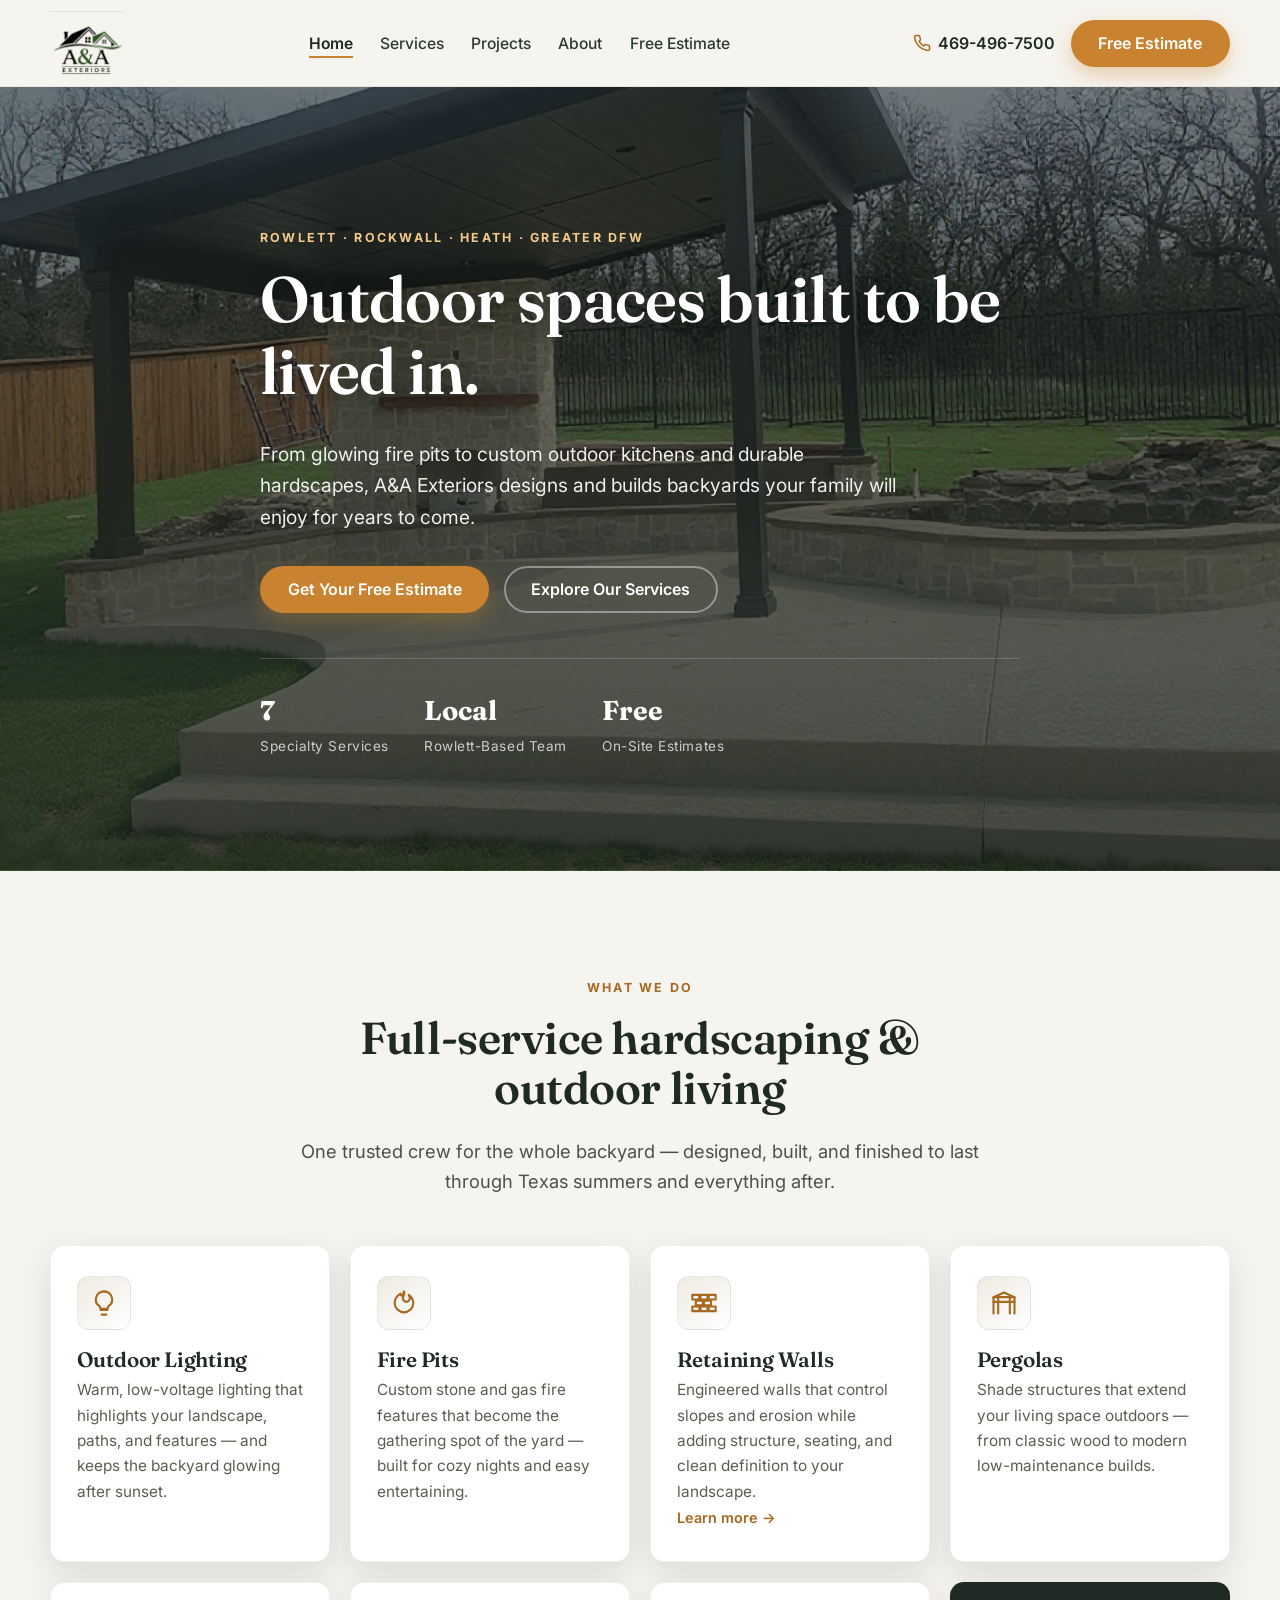
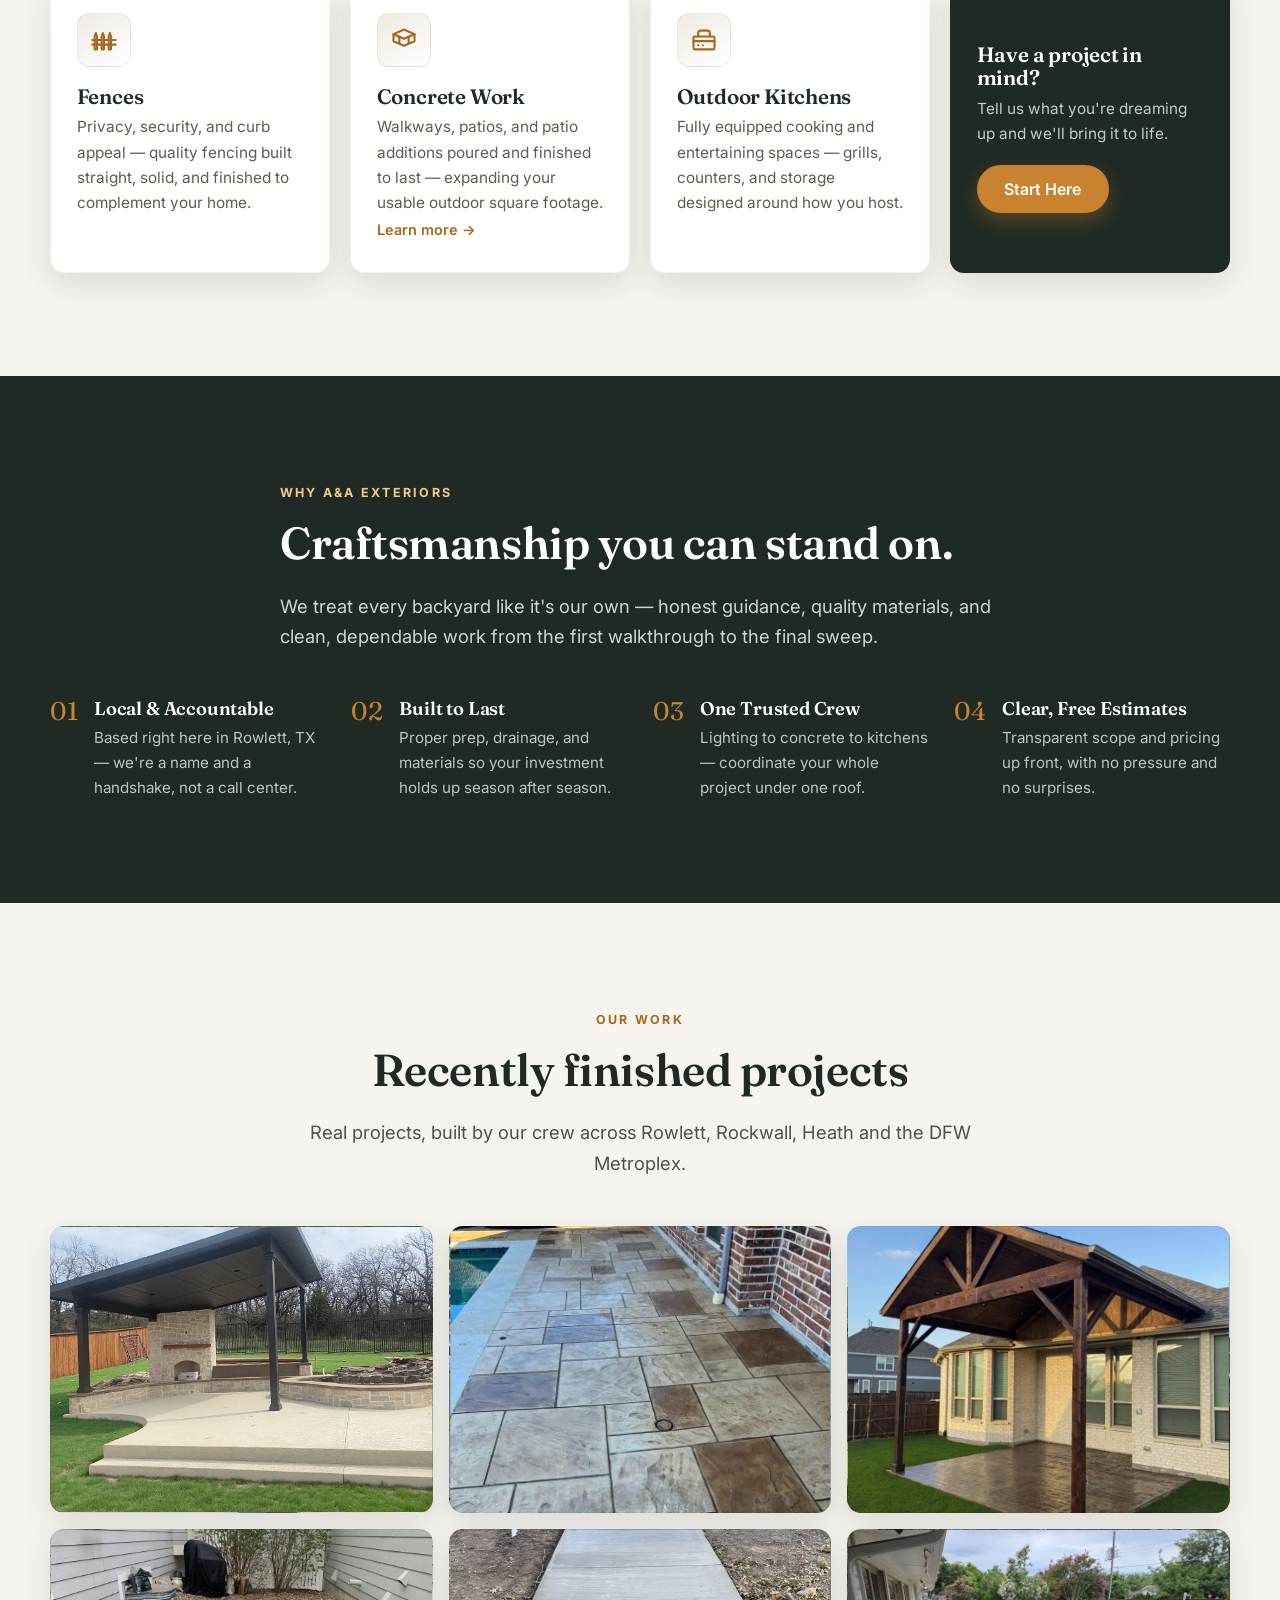
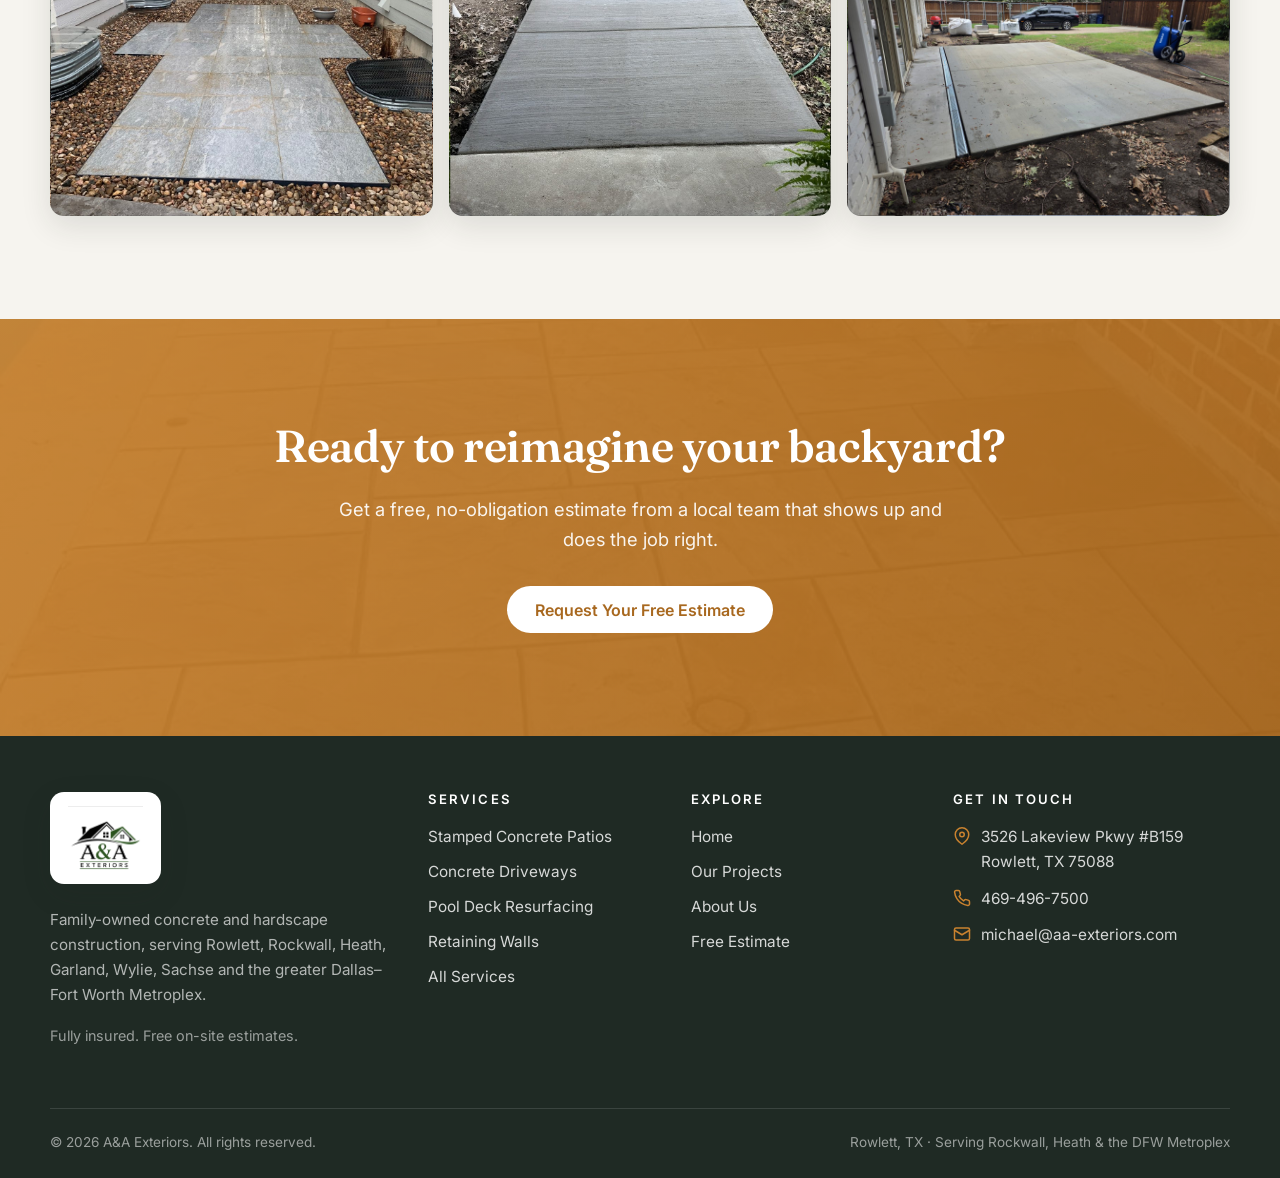
==== commit 0b9821df: "SEO build-out: 8 service + city pages, projects gallery, sitemap Phase 1 — dedicated service pages a" ====
--- a/index.html
+++ b/index.html
@@ -9,33 +9,112 @@
   <link rel="preconnect" href="https://fonts.googleapis.com" />
   <link rel="preconnect" href="https://fonts.gstatic.com" crossorigin />
   <link href="https://fonts.googleapis.com/css2?family=Fraunces:opsz,wght@9..144,500;9..144,600;9..144,700&family=Inter:wght@400;500;600;700&display=swap" rel="stylesheet" />
-  <link rel="icon" type="image/png" href="favicon.png" />
-  <link rel="icon" type="image/svg+xml" href="favicon.svg" />
-  <link rel="stylesheet" href="css/styles.css" />
+  <link rel="icon" type="image/png" href="/favicon.png" />
+  <link rel="icon" type="image/svg+xml" href="/favicon.svg" />
+  <link rel="canonical" href="https://aa-exteriors.com/" />
+  <meta property="og:type" content="website" />
+  <meta property="og:title" content="Concrete &amp; Hardscaping in Rowlett, Rockwall &amp; Heath TX | A&amp;A Exteriors" />
+  <meta property="og:description" content="Concrete patios, driveways, pool decks and retaining walls in Rowlett, Rockwall, Heath and the DFW area. Family-owned, fully insured, 7 years in business. Free estimates." />
+  <meta property="og:url" content="https://aa-exteriors.com/" />
+  <meta property="og:image" content="https://aa-exteriors.com/images/work-fireplace.jpg" />
+  <meta name="twitter:card" content="summary_large_image" />
+  <link rel="stylesheet" href="/css/styles.css" />
+  <script type="application/ld+json">
+  {
+    "@context": "https://schema.org",
+    "@graph": [
+      {
+        "@type": "GeneralContractor",
+        "@id": "https://aa-exteriors.com/#business",
+        "name": "A&A Exteriors",
+        "url": "https://aa-exteriors.com/",
+        "telephone": "469-496-7500",
+        "email": "michael@aa-exteriors.com",
+        "image": "https://aa-exteriors.com/images/logo.png",
+        "address": {
+          "@type": "PostalAddress",
+          "streetAddress": "3526 Lakeview Pkwy #B159",
+          "addressLocality": "Rowlett",
+          "addressRegion": "TX",
+          "postalCode": "75088",
+          "addressCountry": "US"
+        },
+        "areaServed": [
+          {
+            "@type": "City",
+            "name": "Rowlett"
+          },
+          {
+            "@type": "City",
+            "name": "Rockwall"
+          },
+          {
+            "@type": "City",
+            "name": "Heath"
+          },
+          {
+            "@type": "City",
+            "name": "Garland"
+          },
+          {
+            "@type": "City",
+            "name": "Wylie"
+          },
+          {
+            "@type": "City",
+            "name": "Sachse"
+          },
+          {
+            "@type": "City",
+            "name": "Royse City"
+          },
+          {
+            "@type": "City",
+            "name": "Fate"
+          },
+          {
+            "@type": "City",
+            "name": "Forney"
+          }
+        ]
+      },
+      {
+        "@type": "BreadcrumbList",
+        "itemListElement": [
+          {
+            "@type": "ListItem",
+            "position": 1,
+            "name": "Home",
+            "item": "https://aa-exteriors.com/"
+          }
+        ]
+      }
+    ]
+  }
+  </script>
 </head>
 <body>
-
   <!-- ===================== HEADER ===================== -->
   <header class="site-header">
     <div class="container nav">
-      <a class="brand" href="index.html" aria-label="A&amp;A Exteriors home">
-        <img src="images/logo.png" alt="A&amp;A Exteriors — Outdoor Living &amp; Hardscape" class="brand__logo" />
+      <a class="brand" href="/" aria-label="A&amp;A Exteriors home">
+        <img src="/images/logo.png" alt="A&amp;A Exteriors — concrete and hardscape contractor in Rowlett, TX" class="brand__logo" />
       </a>
       <button class="nav__toggle" aria-label="Toggle menu" aria-controls="navLinks" aria-expanded="false">
         <svg viewBox="0 0 24 24" fill="none" stroke="currentColor" stroke-width="2" stroke-linecap="round"><line x1="3" y1="6" x2="21" y2="6"/><line x1="3" y1="12" x2="21" y2="12"/><line x1="3" y1="18" x2="21" y2="18"/></svg>
       </button>
       <ul class="nav__links" id="navLinks">
-        <li><a href="index.html">Home</a></li>
-        <li><a href="services.html">Services</a></li>
-        <li><a href="about.html">About</a></li>
-        <li><a href="estimate.html">Free Estimate</a></li>
+        <li><a href="/" class="is-active">Home</a></li>
+        <li><a href="/services">Services</a></li>
+        <li><a href="/projects">Projects</a></li>
+        <li><a href="/about">About</a></li>
+        <li><a href="/estimate">Free Estimate</a></li>
       </ul>
       <div class="nav__cta">
-        <a class="nav__phone" href="tel:+14694967500">
-          <svg width="18" height="18" viewBox="0 0 24 24" fill="none" stroke="currentColor" stroke-width="2" stroke-linecap="round" stroke-linejoin="round"><path d="M22 16.92v3a2 2 0 0 1-2.18 2 19.79 19.79 0 0 1-8.63-3.07 19.5 19.5 0 0 1-6-6 19.79 19.79 0 0 1-3.07-8.67A2 2 0 0 1 4.11 2h3a2 2 0 0 1 2 1.72c.13.96.36 1.9.7 2.81a2 2 0 0 1-.45 2.11L8.09 9.91a16 16 0 0 0 6 6l1.27-1.27a2 2 0 0 1 2.11-.45c.9.34 1.85.57 2.81.7A2 2 0 0 1 22 16.92z"/></svg>
+        <a class="nav__phone" href="tel:+14694967500"><svg width="18" height="18" viewBox="0 0 24 24" fill="none" stroke="currentColor" stroke-width="2" stroke-linecap="round" stroke-linejoin="round"><path d="M22 16.92v3a2 2 0 0 1-2.18 2 19.79 19.79 0 0 1-8.63-3.07 19.5 19.5 0 0 1-6-6 19.79 19.79 0 0 1-3.07-8.67A2 2 0 0 1 4.11 2h3a2 2 0 0 1 2 1.72c.13.96.36 1.9.7 2.81a2 2 0 0 1-.45 2.11L8.09 9.91a16 16 0 0 0 6 6l1.27-1.27a2 2 0 0 1 2.11-.45c.9.34 1.85.57 2.81.7A2 2 0 0 1 22 16.92z"/></svg>
           469-496-7500
         </a>
-        <a class="btn btn--primary" href="estimate.html">Free Estimate</a>
+        <a class="btn btn--primary" href="/estimate">Free Estimate</a>
       </div>
     </div>
   </header>
@@ -47,8 +126,8 @@
       <h1>Outdoor spaces built to be lived in.</h1>
       <p>From glowing fire pits to custom outdoor kitchens and durable hardscapes, A&amp;A Exteriors designs and builds backyards your family will enjoy for years to come.</p>
       <div class="hero__actions">
-        <a class="btn btn--primary" href="estimate.html">Get Your Free Estimate</a>
-        <a class="btn btn--onDark" href="services.html">Explore Our Services</a>
+        <a class="btn btn--primary" href="/estimate">Get Your Free Estimate</a>
+        <a class="btn btn--onDark" href="/services">Explore Our Services</a>
       </div>
       <div class="hero__trust">
         <div><b>7</b><span>Specialty Services</span></div>
@@ -93,6 +172,7 @@
           </div>
           <h3>Retaining Walls</h3>
           <p>Engineered walls that control slopes and erosion while adding structure, seating, and clean definition to your landscape.</p>
+        <a class="related-go" href="/retaining-walls">Learn more &rarr;</a>
         </article>
 
         <!-- Pergolas -->
@@ -120,6 +200,7 @@
           </div>
           <h3>Concrete Work</h3>
           <p>Walkways, patios, and patio additions poured and finished to last — expanding your usable outdoor square footage.</p>
+        <a class="related-go" href="/concrete-patios-stamped-concrete">Learn more &rarr;</a>
         </article>
 
         <!-- Outdoor Kitchens -->
@@ -135,7 +216,7 @@
         <article class="service-card reveal" style="background:var(--forest);display:flex;flex-direction:column;justify-content:center;">
           <h3 style="color:#fff;">Have a project in mind?</h3>
           <p style="color:rgba(255,255,255,.75);margin-bottom:1.2rem;">Tell us what you're dreaming up and we'll bring it to life.</p>
-          <a class="btn btn--primary" href="estimate.html" style="align-self:flex-start;">Start Here</a>
+          <a class="btn btn--primary" href="/estimate" style="align-self:flex-start;">Start Here</a>
         </article>
       </div>
     </div>
@@ -167,12 +248,12 @@
         <p class="lead" style="margin-inline:auto;">Real projects, built by our crew across Rowlett, Rockwall, Heath and the DFW Metroplex.</p>
       </div>
       <div class="gallery">
-        <div class="gallery-item" data-label="Outdoor Fireplace &amp; Fire Pit" style="background-image:url('images/work-fireplace.jpg')"></div>
-        <div class="gallery-item" data-label="Stamped Concrete Pool Deck" style="background-image:url('images/work-stamped.jpg')"></div>
-        <div class="gallery-item" data-label="Covered Patio &amp; Pavilion" style="background-image:url('images/work-pavilion.jpg')"></div>
-        <div class="gallery-item" data-label="Paver Patio &amp; Walkway" style="background-image:url('images/work-pavers.jpg')"></div>
-        <div class="gallery-item" data-label="Concrete Walkway" style="background-image:url('images/work-walkway.jpg')"></div>
-        <div class="gallery-item" data-label="Concrete Patio Addition" style="background-image:url('images/work-patio.jpg')"></div>
+        <div class="gallery-item" data-label="Outdoor Fireplace &amp; Fire Pit" style="background-image:url('/images/work-fireplace.jpg')"></div>
+        <div class="gallery-item" data-label="Stamped Concrete Pool Deck" style="background-image:url('/images/work-stamped.jpg')"></div>
+        <div class="gallery-item" data-label="Covered Patio &amp; Pavilion" style="background-image:url('/images/work-pavilion.jpg')"></div>
+        <div class="gallery-item" data-label="Paver Patio &amp; Walkway" style="background-image:url('/images/work-pavers.jpg')"></div>
+        <div class="gallery-item" data-label="Concrete Walkway" style="background-image:url('/images/work-walkway.jpg')"></div>
+        <div class="gallery-item" data-label="Concrete Patio Addition" style="background-image:url('/images/work-patio.jpg')"></div>
       </div>
     </div>
   </section>
@@ -182,27 +263,35 @@
     <div class="container">
       <h2 class="reveal">Ready to reimagine your backyard?</h2>
       <p class="reveal">Get a free, no-obligation estimate from a local team that shows up and does the job right.</p>
-      <a class="btn btn--light reveal" href="estimate.html">Request Your Free Estimate</a>
-    </div>
-  </section>
-
+      <a class="btn btn--light reveal" href="/estimate">Request Your Free Estimate</a>
+    </div>
+  </section>
   <!-- ===================== FOOTER ===================== -->
   <footer class="site-footer">
     <div class="container">
-      <div class="footer-grid">
+      <div class="footer-grid footer-grid--4">
         <div class="footer-brand">
-          <div class="footer-logo">
-            <img src="images/logo.png" alt="A&amp;A Exteriors" />
-          </div>
+          <div class="footer-logo"><img src="/images/logo.png" alt="A&amp;A Exteriors" /></div>
           <p>Family-owned concrete and hardscape construction, serving Rowlett, Rockwall, Heath, Garland, Wylie, Sachse and the greater Dallas&ndash;Fort Worth Metroplex.</p>
+          <p style="font-size:.9rem;color:rgba(255,255,255,.55);">Fully insured. Free on-site estimates.</p>
+        </div>
+        <div>
+          <h4>Services</h4>
+          <ul class="footer-links">
+            <li><a href="/concrete-patios-stamped-concrete">Stamped Concrete Patios</a></li>
+            <li><a href="/concrete-driveways">Concrete Driveways</a></li>
+            <li><a href="/pool-deck-resurfacing">Pool Deck Resurfacing</a></li>
+            <li><a href="/retaining-walls">Retaining Walls</a></li>
+            <li><a href="/services">All Services</a></li>
+          </ul>
         </div>
         <div>
           <h4>Explore</h4>
           <ul class="footer-links">
-            <li><a href="index.html">Home</a></li>
-            <li><a href="services.html">Services</a></li>
-            <li><a href="about.html">About Us</a></li>
-            <li><a href="estimate.html">Free Estimate</a></li>
+            <li><a href="/">Home</a></li>
+            <li><a href="/projects">Our Projects</a></li>
+            <li><a href="/about">About Us</a></li>
+            <li><a href="/estimate">Free Estimate</a></li>
           </ul>
         </div>
         <div>
@@ -221,6 +310,6 @@
     </div>
   </footer>
 
-  <script src="js/main.js"></script>
+  <script src="/js/main.js"></script>
 </body>
 </html>
--- a/css/styles.css
+++ b/css/styles.css
@@ -347,3 +347,106 @@
   .reveal { opacity:1; transform:none; transition:none; }
   html { scroll-behavior:auto; }
 }
+
+/* ==========================================================================
+   Service / city / project pages (added for the SEO build-out)
+   ========================================================================== */
+
+/* ----- page hero (interior pages) ----- */
+.page-hero {
+  background-size: cover; background-position: center; color: #fff;
+  padding: clamp(3.5rem, 8vw, 6rem) 0 clamp(3rem, 6vw, 5rem);
+}
+.page-hero h1 { color: #fff; max-width: 20ch; text-shadow: 0 2px 20px rgba(0,0,0,.3); }
+.page-hero .eyebrow { color: #f2c98a; }
+.page-hero .lead { color: rgba(255,255,255,.92); max-width: 60ch; }
+.page-hero .hero__actions { margin-top: 1.8rem; }
+
+/* ----- breadcrumbs ----- */
+.breadcrumb { background: var(--cream-2); font-size: .88rem; padding: .7rem 0; color: #6b7364; }
+.breadcrumb a { color: #6b7364; text-decoration: underline; text-underline-offset: 2px; }
+.breadcrumb a:hover { color: var(--amber-dark); }
+.breadcrumb .sep { opacity: .45; margin: 0 .1rem; }
+.breadcrumb [aria-current] { color: var(--forest); font-weight: 600; }
+
+/* ----- long-form article text ----- */
+.prose { max-width: 780px; margin-inline: auto; }
+.prose h2 { margin-top: 2.6rem; font-size: clamp(1.45rem, 2.4vw, 1.85rem); line-height: 1.2; }
+.prose h2:first-child { margin-top: 0; }
+.prose h3 { margin-top: 1.9rem; font-size: 1.1rem; color: var(--forest-2); letter-spacing: .005em; }
+.prose p, .prose li { font-size: 1.04rem; color: #3f4a3e; }
+.prose ul { padding-left: 1.15rem; margin: 0 0 1.2rem; }
+.prose li { margin-bottom: .55rem; }
+.prose a { color: var(--amber-dark); text-decoration: underline; text-underline-offset: 2px; }
+.prose a:hover { color: var(--forest); }
+.prose strong { color: var(--forest); }
+
+/* ----- spec callouts ----- */
+.spec-grid {
+  display: grid; gap: .9rem; margin: 2rem 0 .5rem;
+  grid-template-columns: repeat(auto-fit, minmax(150px, 1fr));
+}
+.spec {
+  background: #fff; border: 1px solid rgba(31,42,36,.08); border-radius: var(--radius-sm);
+  padding: 1.1rem 1rem; text-align: center; box-shadow: var(--shadow);
+}
+.spec b {
+  display: block; font-family: "Fraunces", serif; font-size: 1.7rem;
+  color: var(--amber-dark); line-height: 1.1;
+}
+.spec span { display: block; font-size: .85rem; color: #6b7364; margin-top: .25rem; }
+
+/* ----- FAQ ----- */
+.faq-item {
+  background: #fff; border: 1px solid rgba(31,42,36,.08); border-radius: var(--radius-sm);
+  margin-bottom: .7rem; overflow: hidden;
+}
+.faq-item summary {
+  cursor: pointer; padding: 1.05rem 1.2rem; font-weight: 600; color: var(--forest);
+  list-style: none; position: relative; padding-right: 3rem;
+}
+.faq-item summary::-webkit-details-marker { display: none; }
+.faq-item summary::after {
+  content: "+"; position: absolute; right: 1.2rem; top: 50%; transform: translateY(-50%);
+  font-size: 1.4rem; color: var(--amber); font-weight: 400; line-height: 1;
+}
+.faq-item[open] summary::after { content: "\2013"; }
+.faq-item summary:hover { color: var(--amber-dark); }
+.faq-a { padding: 0 1.2rem 1.15rem; color: #4a5249; font-size: .99rem; }
+.faq-a a { color: var(--amber-dark); text-decoration: underline; }
+
+/* ----- related pages ----- */
+.related-grid { display: grid; gap: 1.1rem; grid-template-columns: repeat(auto-fit, minmax(260px, 1fr)); }
+.related-card {
+  display: block; background: #fff; border: 1px solid rgba(31,42,36,.08);
+  border-radius: var(--radius); padding: 1.5rem 1.4rem; box-shadow: var(--shadow);
+  transition: transform .25s var(--ease), box-shadow .25s var(--ease), border-color .25s;
+}
+.related-card:hover { transform: translateY(-5px); box-shadow: var(--shadow-lg); border-color: rgba(201,130,47,.45); }
+.related-card h3 { font-size: 1.14rem; margin-bottom: .35rem; }
+.related-card p { font-size: .95rem; color: #57604f; margin: 0 0 .8rem; }
+.related-go { font-size: .9rem; font-weight: 600; color: var(--amber-dark); }
+
+/* ----- project gallery + filter ----- */
+.filterbar { display: flex; flex-wrap: wrap; gap: .55rem; justify-content: center; margin-bottom: 2rem; }
+.chip {
+  font: inherit; font-size: .92rem; font-weight: 500; cursor: pointer;
+  padding: .55rem 1.1rem; border-radius: 100px; background: #fff; color: var(--forest);
+  border: 1.5px solid rgba(31,42,36,.15); transition: all .2s var(--ease);
+}
+.chip:hover { border-color: var(--amber); }
+.chip.is-on { background: var(--forest); color: #fff; border-color: var(--forest); }
+.gallery-item.project { margin: 0; }
+.gallery-item.project figcaption {
+  position: absolute; inset: auto 0 0 0; padding: 1.4rem 1.1rem 1rem; color: #fff;
+  background: linear-gradient(180deg, rgba(0,0,0,0), rgba(0,0,0,.82));
+}
+.gallery-item.project figcaption b { display: block; font-family: "Fraunces", serif; font-size: 1.06rem; }
+.gallery-item.project figcaption span { display: block; font-size: .87rem; color: rgba(255,255,255,.82); margin-top: .2rem; }
+.gallery-item.project::after { content: none; }
+.gallery-item.is-hidden { display: none; }
+
+/* ----- four-column footer ----- */
+.footer-grid--4 { grid-template-columns: 1.5fr 1fr 1fr 1.2fr; }
+@media (max-width: 900px){ .footer-grid--4 { grid-template-columns: 1fr 1fr; } }
+@media (max-width: 520px){ .footer-grid--4 { grid-template-columns: 1fr; } }
